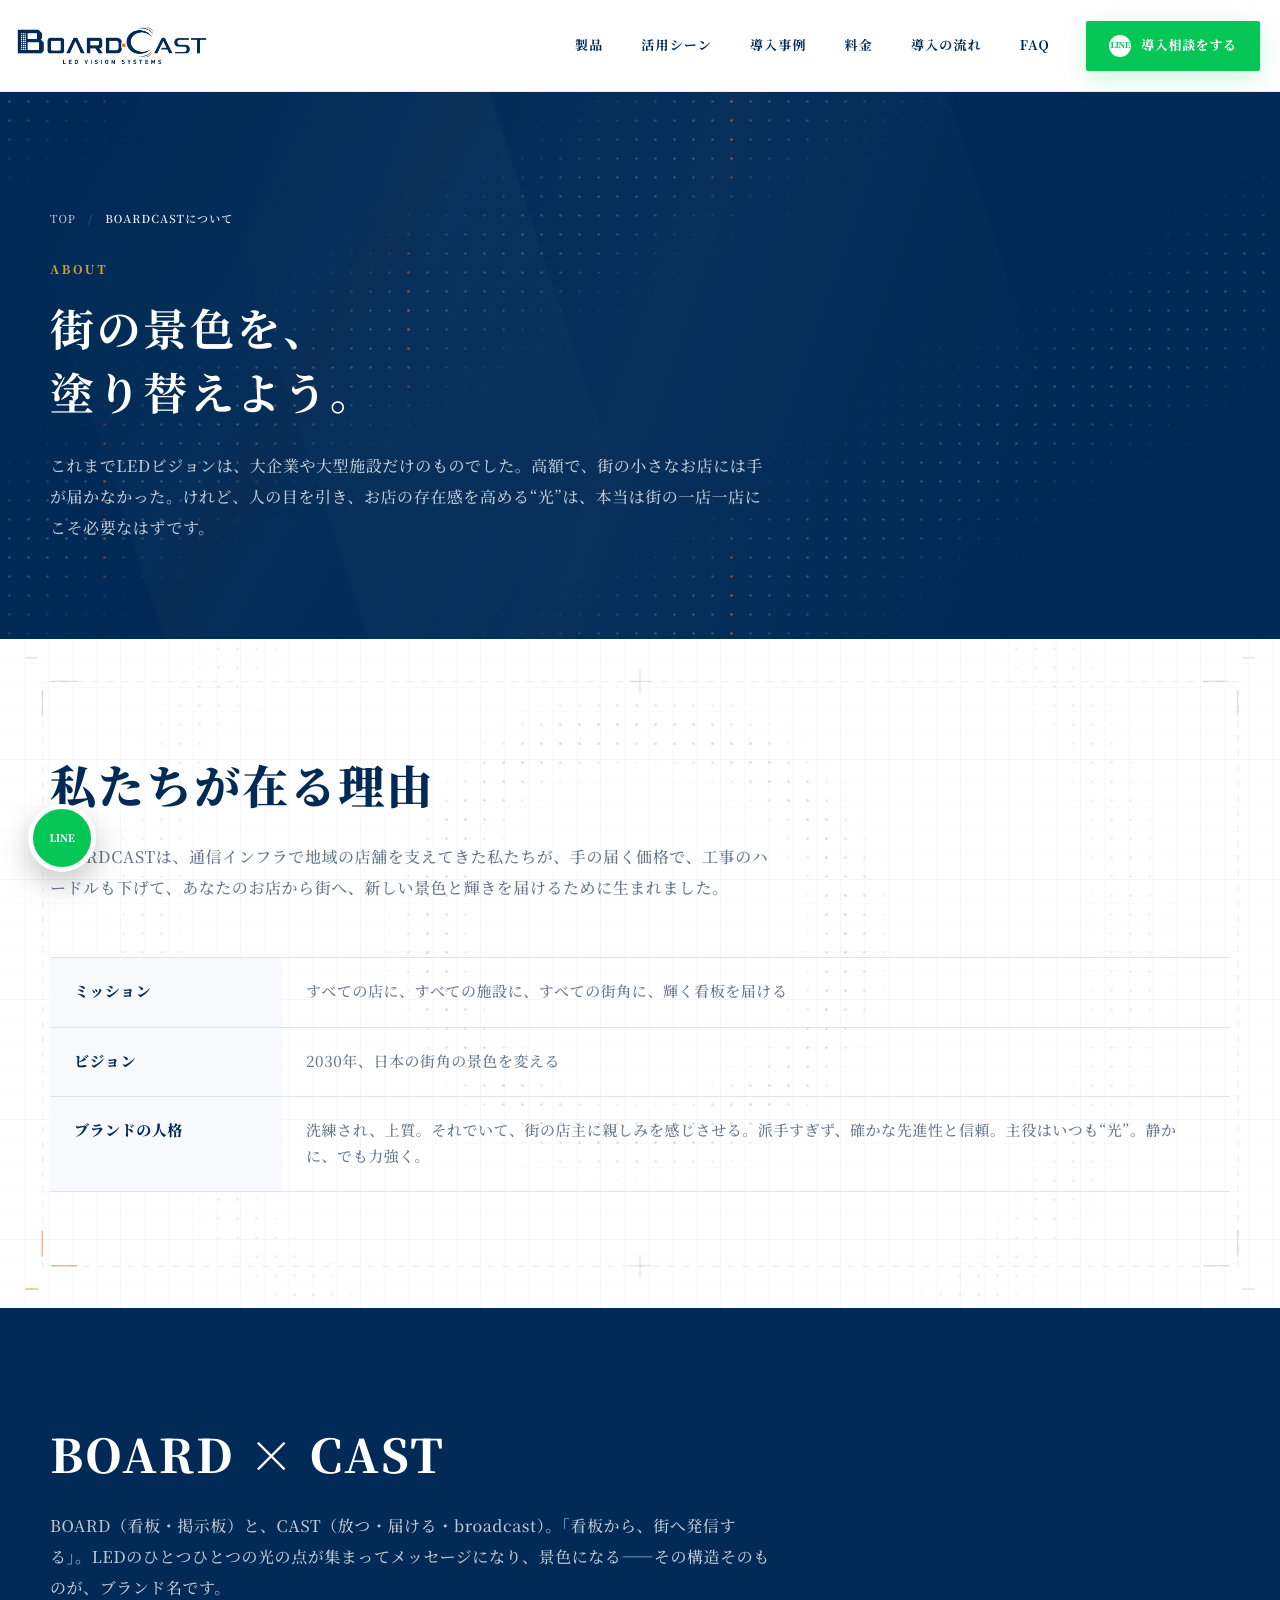
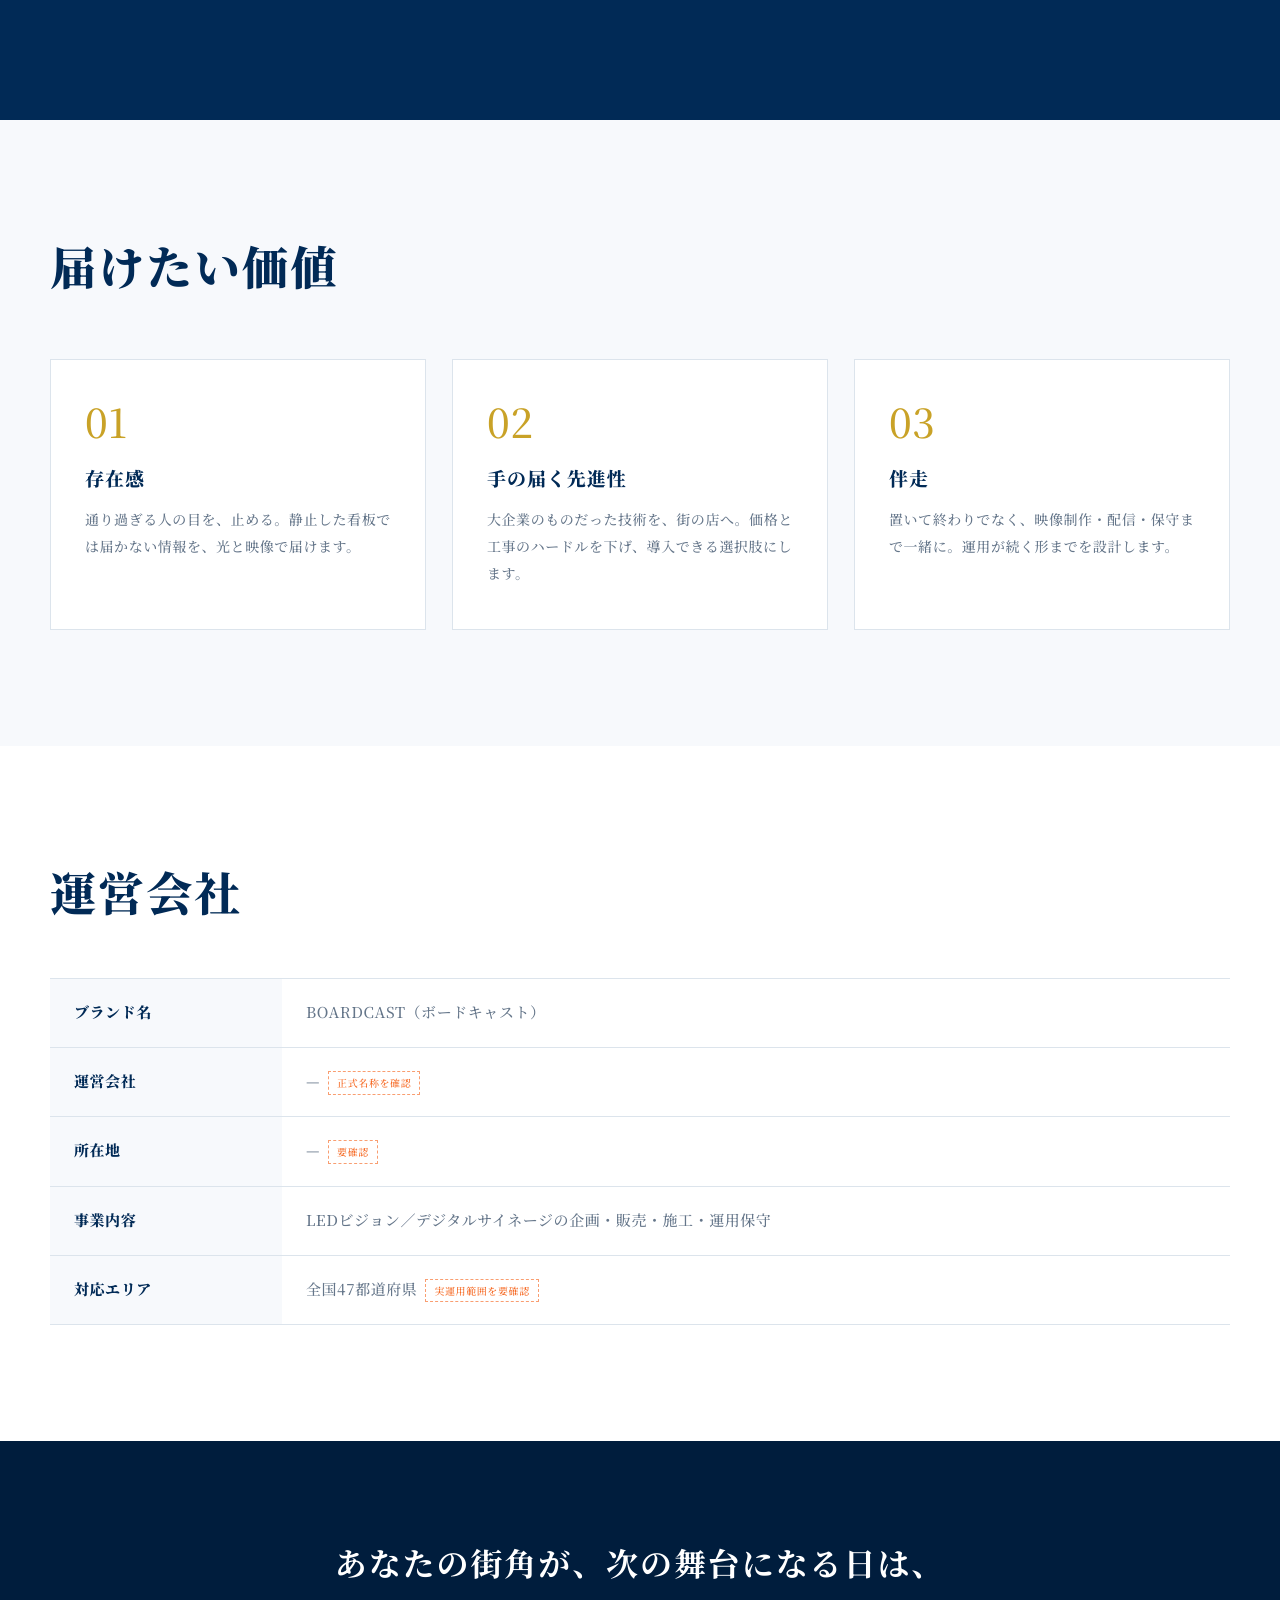
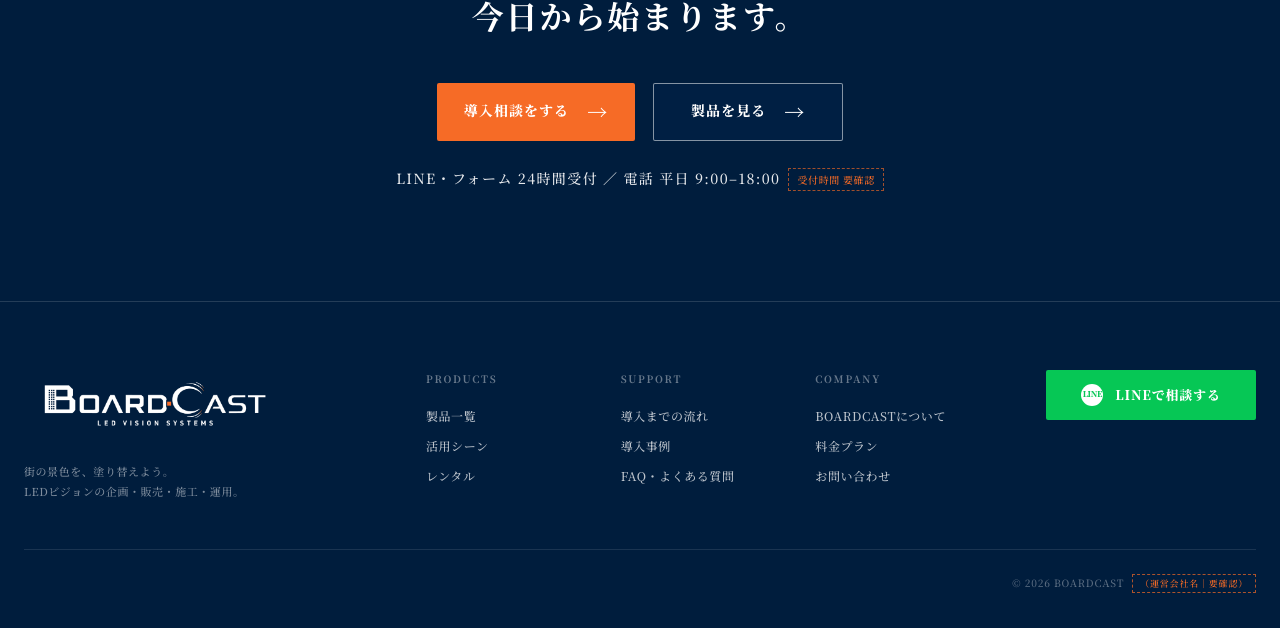
==== about.html @ b00d3af5 "Add files via upload" ====
<!doctype html>
<html lang="ja">
<head>
  <meta charset="utf-8">
  <meta name="robots" content="noindex, nofollow">
  <meta name="viewport" content="width=device-width, initial-scale=1">
  <title>BOARDCASTについて｜BOARDCAST</title>
  <link rel="preconnect" href="https://fonts.googleapis.com">
  <link rel="preconnect" href="https://fonts.gstatic.com" crossorigin>
  <link href="https://fonts.googleapis.com/css2?family=Noto+Serif+JP:wght@400;500;600;700;900&display=swap" rel="stylesheet">
  <link rel="stylesheet" href="./assets/site.css">
</head>
<body>
  <main>
      <header class="site-header">
        <div class="header-inner">
          <a href="index.html"><img class="brand-logo" src="./assets/logo-navy.png" alt="BOARDCAST LED VISION SYSTEMS"></a>
          <nav class="nav" aria-label="メインナビゲーション">
            <a href="products.html">製品</a>
            <a href="scenes.html">活用シーン</a>
            <a href="cases.html">導入事例</a>
            <a href="pricing.html">料金</a>
            <a href="flow.html">導入の流れ</a>
            <a href="faq.html">FAQ</a>
            <a class="nav-cta" href="contact.html"><span class="line-mark">LINE</span>導入相談をする</a>
          </nav>
          <button class="navtoggle" type="button" aria-label="メニューを開く" aria-expanded="false">≡</button>
          <a class="header-cta" href="contact.html"><span class="line-mark">LINE</span>導入相談をする</a>
        </div>
      </header>
      <section class="page-head" data-fx="led beam">
        <div class="container">
          <div class="breadcrumb"><a href="index.html">TOP</a><span class="sep">/</span><span class="cur">BOARDCASTについて</span></div>
          <span class="page-en">ABOUT</span>
          <h1>街の景色を、<br>塗り替えよう。</h1>
          <p>これまでLEDビジョンは、大企業や大型施設だけのものでした。高額で、街の小さなお店には手が届かなかった。けれど、人の目を引き、お店の存在感を高める“光”は、本当は街の一店一店にこそ必要なはずです。</p>
        </div>
      </section>
      <section class="sect" data-fx="paper wave" data-fx-opt="trim light">
        <div class="container">
          <h2 class="section-title">私たちが在る理由</h2>
          <p class="sect-lead">BOARDCASTは、通信インフラで地域の店舗を支えてきた私たちが、手の届く価格で、工事のハードルも下げて、あなたのお店から街へ、新しい景色と輝きを届けるために生まれました。</p>
          <table class="info-table">
            <tr><th>ミッション</th><td>すべての店に、すべての施設に、すべての街角に、輝く看板を届ける</td></tr>
            <tr><th>ビジョン</th><td>2030年、日本の街角の景色を変える</td></tr>
            <tr><th>ブランドの人格</th><td>洗練され、上質。それでいて、街の店主に親しみを感じさせる。派手すぎず、確かな先進性と信頼。主役はいつも“光”。静かに、でも力強く。</td></tr>
          </table>
        </div>
      </section>

      <section class="sect dark" data-fx="led beam">
        <div class="container">
          <h2 class="section-title">BOARD × CAST</h2>
          <p class="sect-lead">BOARD（看板・掲示板）と、CAST（放つ・届ける・broadcast）。「看板から、街へ発信する」。LEDのひとつひとつの光の点が集まってメッセージになり、景色になる——その構造そのものが、ブランド名です。</p>
        </div>
      </section>

      <section class="sect tint" data-fx="paper">
        <div class="container">
          <h2 class="section-title">届けたい価値</h2>
          <div class="value-grid">
            <article class="value-card"><div class="vc-no">01</div><h3>存在感</h3><p>通り過ぎる人の目を、止める。静止した看板では届かない情報を、光と映像で届けます。</p></article>
            <article class="value-card"><div class="vc-no">02</div><h3>手の届く先進性</h3><p>大企業のものだった技術を、街の店へ。価格と工事のハードルを下げ、導入できる選択肢にします。</p></article>
            <article class="value-card"><div class="vc-no">03</div><h3>伴走</h3><p>置いて終わりでなく、映像制作・配信・保守まで一緒に。運用が続く形までを設計します。</p></article>
          </div>
        </div>
      </section>

      <section class="sect" data-fx="paper">
        <div class="container">
          <h2 class="section-title">運営会社</h2>
          <table class="info-table">
            <tr><th>ブランド名</th><td>BOARDCAST（ボードキャスト）</td></tr>
            <tr><th>運営会社</th><td>—<span class="tbd">正式名称を確認</span></td></tr>
            <tr><th>所在地</th><td>—<span class="tbd">要確認</span></td></tr>
            <tr><th>事業内容</th><td>LEDビジョン／デジタルサイネージの企画・販売・施工・運用保守</td></tr>
            <tr><th>対応エリア</th><td>全国47都道府県<span class="tbd">実運用範囲を要確認</span></td></tr>
          </table>
        </div>
      </section>
      <section class="cta-band" data-fx="wave beam">
        <div class="container">
          <h2>あなたの街角が、次の舞台になる日は、<br>今日から始まります。</h2>
          <div class="closing-actions">
            <a class="btn btn-primary" href="contact.html">導入相談をする <span class="arrow">→</span></a>
            <a class="btn btn-outline" href="products.html">製品を見る <span class="arrow">→</span></a>
          </div>
          <p class="hours">LINE・フォーム 24時間受付 ／ 電話 平日 9:00–18:00<span class="tbd">受付時間 要確認</span></p>
        </div>
      </section>
      <footer class="footer" style="position:static;background:var(--navy-deep)">
        <div class="container wide">
          <div class="footer-main">
            <div class="footer-brand">
              <img class="footer-logo" src="./assets/logo-white.png" alt="BOARDCAST LED VISION SYSTEMS">
              <p>街の景色を、塗り替えよう。<br>LEDビジョンの企画・販売・施工・運用。</p>
            </div>
            <div class="footer-links">
              <div><h4>PRODUCTS</h4><a href="products.html">製品一覧</a><a href="scenes.html">活用シーン</a><a href="rental.html">レンタル</a></div>
              <div><h4>SUPPORT</h4><a href="flow.html">導入までの流れ</a><a href="cases.html">導入事例</a><a href="faq.html">FAQ・よくある質問</a></div>
              <div><h4>COMPANY</h4><a href="about.html">BOARDCASTについて</a><a href="pricing.html">料金プラン</a><a href="contact.html">お問い合わせ</a></div>
            </div>
            <a class="line-big footer-line" href="contact.html"><span class="line-mark">LINE</span> LINEで相談する</a>
          </div>
          <div class="copyright">© 2026 BOARDCAST<span class="corp-tbd" title="正式な法人名を確認して差し替え">（運営会社名｜要確認）</span></div>
        </div>
      </footer>
  </main>
  <a class="floating-line" href="contact.html" aria-label="LINEで相談">LINE</a>
  <a class="pagetop" id="pagetop" href="#" aria-label="ページトップへ">↑</a>
  <script>
  (() => {
    const reduced = matchMedia("(prefers-reduced-motion: reduce)").matches;
    /* 出現アニメーション */
    const rv = [...document.querySelectorAll(".page-en,.page-head h1,.page-head p,.section-title,.sect-lead,.value-card,.pitem,.step,.plan-card,.faq-item,.rel-card,.info-table,.spec-wrap,.field,.cta-band h2,.cta-band .closing-actions,.pitem-photo")];
    if (!reduced) {
      const pick = el => {
        if (el.matches(".pitem-photo")) return "clip-rv";
        if (el.matches(".section-title,.page-head h1")) return "rv-mask";
        if (el.matches(".value-card,.plan-card,.rel-card")) {
          return [...el.parentElement.children].indexOf(el) % 2 ? "rv-right" : "rv-left";
        }
        if (el.matches(".step")) return "rv-right";
        return "rv";
      };
      rv.forEach(el => el.classList.add(pick(el)));
      document.querySelectorAll(".value-grid,.plan-grid,.rel-grid,.form-grid").forEach(g =>
        [...g.children].forEach((c, i) => c.style.transitionDelay = (i * .09) + "s"));
      const show = el => {
        el.classList.add("in");
        if (el.classList.contains("clip-rv") || el.classList.contains("rv-mask"))
          setTimeout(() => el.classList.remove("clip-rv", "rv-mask"), 1500);
      };
      const io = new IntersectionObserver(es => es.forEach(e => { if (e.isIntersecting) { show(e.target); io.unobserve(e.target); } }),
        { threshold: .14, rootMargin: "0px 0px -6% 0px" });
      rv.forEach(el => io.observe(el));
      const sweep = () => rv.forEach(el => {
        if (el.classList.contains("in")) return;
        const r = el.getBoundingClientRect();
        if (r.top < innerHeight * .94 && r.bottom > 0) show(el);
      });
      addEventListener("scroll", sweep, { passive: true }); addEventListener("resize", sweep); sweep();
      setTimeout(() => rv.forEach(el => { el.classList.add("in"); el.classList.remove("clip-rv", "rv-mask"); }), 5000);
    }

    /* SPナビ開閉 */
    const nt = document.querySelector(".navtoggle"), nv = document.querySelector(".nav");
    if (nt && nv) nt.addEventListener("click", () => {
      const o = nv.classList.toggle("open");
      nt.textContent = o ? "×" : "≡";
      nt.setAttribute("aria-expanded", o);
      nt.setAttribute("aria-label", o ? "メニューを閉じる" : "メニューを開く");
    });

    /* 追従ボタン */
    const pt = document.getElementById("pagetop");
    const fl = document.querySelector(".floating-line");
    const ft = document.querySelector(".footer");
    const upd = () => {
      if (pt) pt.classList.toggle("show", scrollY > 600);
      if (fl && ft) fl.classList.toggle("hide", ft.getBoundingClientRect().top < innerHeight - 40);
    };
    addEventListener("scroll", upd, { passive: true }); addEventListener("resize", upd); upd();
    if (pt) pt.addEventListener("click", e => { e.preventDefault(); scrollTo({ top: 0, behavior: reduced ? "auto" : "smooth" }); });
    /* FAQアコーディオン */
    document.querySelectorAll(".faq-q").forEach(q => q.addEventListener("click", () => {
      const item = q.closest(".faq-item"), a = item.querySelector(".faq-a"), open = item.classList.toggle("open");
      a.style.maxHeight = open ? a.scrollHeight + "px" : "0px";
    }));
  })();
  </script>
  <script src="./assets/fx.js"></script>
</body>
</html>
---- assets/site.css ----
/* BOARDCAST 共通スタイル（TOP・下層共通） */
:root {
      --navy: #012a56;
      --navy-deep: #001d3d;
      --navy-ink: #0d2b49;
      --orange: #f66b26;
      --gold: #c9a227;
      --line: #06c755;
      --white: #ffffff;
      --off: #f7f9fc;
      --muted: #65768a;
      --border: #dce4ec;
      --font: "Noto Serif JP", "Hiragino Mincho ProN", "Yu Mincho", serif;
      --serif: "Noto Serif JP", "Hiragino Mincho ProN", "Yu Mincho", serif;
    }

    * { box-sizing: border-box; }
    html { scroll-behavior: smooth; background: var(--navy-deep); }
    body {
      margin: 0;
      color: var(--navy-ink);
      background: var(--white);
      font-family: var(--font);
      font-size: 16px;
      font-weight: 500;
      line-height: 1.75;
      letter-spacing: .035em;
      -webkit-font-smoothing: antialiased;
      text-rendering: geometricPrecision;
    }

    a { color: inherit; text-decoration: none; }
    button { font: inherit; }
    img { display: block; max-width: 100%; }

    .group { position: relative; width: 100%; }
    .container { width: min(1180px, 100% - 48px); margin: 0 auto; }
    .container.wide { width: min(1296px, 100% - 48px); }

    .site-header {
      transition: background .5s ease, border-color .5s ease, box-shadow .5s ease;
      height: 92px;
      display: flex;
      align-items: center;
      background: rgba(255,255,255,.985);
      border-bottom: 1px solid rgba(1,42,86,.09);
      position: sticky;
      top: 0;
      z-index: 20;
    }
    .header-inner {
      width: min(1296px, 100% - 40px);
      margin: 0 auto;
      display: flex;
      align-items: center;
      justify-content: space-between;
      gap: 36px;
    }
    .brand { position: relative; display: block; width: 222px; height: 44px; }
    .brand-logo { position: absolute; left: 0; top: 50%; transform: translateY(-50%); width: 222px; height: auto; transition: opacity .5s ease; }
    .logo-white { opacity: 0; }
    .nav a { transition: color .5s ease; }
    .nav { display: flex; align-items: center; gap: 38px; margin-left: auto; }
    .nav a {
      color: var(--navy);
      font-size: 13px;
      font-weight: 700;
      letter-spacing: .09em;
    }
    .header-cta {
      white-space: nowrap;
      min-width: 174px;
      height: 50px;
      display: inline-flex;
      align-items: center;
      justify-content: center;
      gap: 10px;
      color: white;
      background: var(--line);
      border-radius: 2px;
      font-size: 13px;
      font-weight: 800;
      letter-spacing: .05em;
      box-shadow: 0 8px 24px rgba(6,199,85,.18);
    }
    .line-mark {
      width: 22px;
      height: 22px;
      border-radius: 50%;
      display: inline-flex;
      align-items: center;
      justify-content: center;
      color: var(--line);
      background: #fff;
      font-size: 8px;
      font-weight: 900;
      letter-spacing: -.04em;
    }

    .nav-cta { display: none; }
    .navtoggle {
      display: none;
      width: 44px;
      height: 44px;
      margin-left: 10px;
      align-items: center;
      justify-content: center;
      border: 1px solid rgba(1,42,86,.22);
      background: #fff;
      color: var(--navy);
      font-size: 19px;
      line-height: 1;
      cursor: pointer;
    }

    /* --- TOPヘッダー：最初は透過（白ロゴ・白文字）→ スクロールで白背景へ反転 --- */
    .site-header.is-top {
      position: fixed;
      top: 0; left: 0; right: 0;
      background: transparent;
      border-bottom-color: transparent;
    }
    .site-header.is-top .nav a { color: #fff; }
    .site-header.is-top .logo-white { opacity: 1; }
    .site-header.is-top .logo-navy { opacity: 0; }
    .site-header.is-top .navtoggle { border-color: rgba(255,255,255,.5); background: transparent; color: #fff; }

    .site-header.is-top.scrolled {
      background: rgba(255,255,255,.985);
      border-bottom-color: rgba(1,42,86,.09);
      box-shadow: 0 6px 24px rgba(1,42,86,.06);
    }
    .site-header.is-top.scrolled .nav a { color: var(--navy); }
    .site-header.is-top.scrolled .logo-white { opacity: 0; }
    .site-header.is-top.scrolled .logo-navy { opacity: 1; }
    .site-header.is-top.scrolled .navtoggle { border-color: rgba(1,42,86,.22); background: #fff; color: var(--navy); }

    .section-label {
      display: inline-flex;
      align-items: center;
      gap: 14px;
      margin-bottom: 30px;
      color: var(--gold);
      font-size: 12px;
      font-weight: 800;
      line-height: 1;
      letter-spacing: .19em;
      text-transform: uppercase;
    }
    .section-label::before {
      content: "";
      width: 42px;
      height: 2px;
      background: currentColor;
    }
    .section-label.orange { color: var(--orange); }
    .section-label.light { color: #efc44a; }

    .section-title {
      margin: 0;
      color: var(--navy);
      font-size: 46px;
      font-weight: 850;
      line-height: 1.34;
      letter-spacing: .045em;
    }
    .section-lead {
      max-width: 660px;
      margin: 26px 0 0;
      color: var(--muted);
      font-size: 17px;
      line-height: 1.9;
    }
    .on-dark .section-title, .on-dark { color: #fff; }
    .on-dark .section-lead { color: rgba(255,255,255,.72); }

    .dots {
      display: grid;
      grid-template-columns: repeat(4, 5px);
      grid-auto-rows: 5px;
      gap: 8px;
      width: max-content;
    }
    .dots i {
      width: 5px;
      height: 5px;
      border-radius: 50%;
      background: currentColor;
      opacity: .24;
    }
    .dots i:nth-child(12) { opacity: 1; background: var(--orange); }
    .dot-divider {
      height: 2px;
      background-image: radial-gradient(circle, rgba(1,42,86,.28) 1.4px, transparent 1.5px);
      background-size: 13px 2px;
    }

    .hero {
      min-height: 900px;
      display: flex;
      align-items: stretch;
      position: relative;
      overflow: hidden;
      color: white;
      background: var(--navy-deep);
    }
    .hero-media {
      position: absolute;
      inset: 0;
      background-image:
        linear-gradient(90deg, rgba(1,42,86,.98) 0%, rgba(1,42,86,.92) 25%, rgba(1,42,86,.52) 53%, rgba(1,42,86,.16) 100%),
        linear-gradient(0deg, rgba(0,29,61,.68), transparent 52%),
        url("./hero.png");
      background-size: cover;
      background-position: center;
    }
    .hero::after {
      content: "";
      position: absolute;
      left: 0;
      right: 0;
      bottom: 0;
      height: 104px;
      background-image: radial-gradient(circle, rgba(255,255,255,.24) 1.2px, transparent 1.3px);
      background-size: 16px 16px;
      mask-image: linear-gradient(90deg, black, transparent 52%);
      opacity: .26;
    }
    .hero-inner {
      width: min(1296px, 100% - 48px);
      margin: 0 auto;
      padding: 148px 0 122px;
      position: relative;
      z-index: 2;
    }
    .hero-kicker {
      margin: 0 0 34px;
      color: #ff9a68;
      font-size: 13px;
      font-weight: 800;
      letter-spacing: .2em;
    }
    .hero-eyebrow {
      margin: 0 0 18px;
      font-size: 22px;
      font-weight: 750;
      letter-spacing: .08em;
    }
    .hero h1 {
      max-width: 780px;
      text-wrap: balance;
      margin: 0;
      font-size: 76px;
      font-weight: 900;
      line-height: 1.12;
      letter-spacing: .045em;
    }
    .hero h1 .sub {
      display: block;
      margin-top: 16px;
      font-size: 50px;
      font-weight: 750;
      letter-spacing: .07em;
    }
    .hero-copy {
      max-width: 650px;
      margin: 36px 0 0;
      color: rgba(255,255,255,.79);
      font-size: 17px;
      font-weight: 550;
    }
    .hero-actions { display: flex; gap: 18px; margin-top: 54px; }
    .btn {
      min-width: 190px;
      height: 58px;
      padding: 0 26px;
      display: inline-flex;
      align-items: center;
      justify-content: center;
      gap: 18px;
      border: 1px solid transparent;
      border-radius: 2px;
      font-size: 14px;
      font-weight: 800;
      letter-spacing: .075em;
    }
    .btn-primary { color: white; background: var(--orange); }
    .btn-outline { color: white; border-color: rgba(255,255,255,.52); background: rgba(1,42,86,.26); }
    .btn .arrow { font-size: 20px; line-height: 1; }
    .hero-scroll {
      position: absolute;
      right: 0;
      bottom: 58px;
      display: flex;
      align-items: center;
      gap: 16px;
      font-size: 10px;
      font-weight: 800;
      letter-spacing: .22em;
      writing-mode: vertical-rl;
    }
    .hero-scroll::after { content: ""; height: 54px; width: 1px; background: rgba(255,255,255,.5); }

    .price {
      min-height: 700px;
      padding: 150px 0;
      background: white;
      position: relative;
      overflow: hidden;
    }
    .price::after {
      content: "";
      position: absolute;
      right: 42px;
      top: 56px;
      width: 190px;
      height: 190px;
      background-image: radial-gradient(circle, rgba(1,42,86,.12) 2px, transparent 2.2px);
      background-size: 17px 17px;
      opacity: .54;
    }
    .price-layout {
      display: grid;
      grid-template-columns: 1fr 86px 1.28fr;
      align-items: stretch;
      gap: 24px;
    }
    .misconception {
      padding: 58px 54px;
      border: 1px solid var(--border);
      background: #fff;
      min-height: 360px;
      display: flex;
      flex-direction: column;
      justify-content: center;
    }
    .tiny-kicker {
      color: var(--gold);
      font-size: 11px;
      font-weight: 800;
      letter-spacing: .18em;
      text-transform: uppercase;
    }
    .misconception blockquote {
      margin: 28px 0 0;
      color: var(--navy);
      font-family: var(--serif);
      font-size: 33px;
      font-weight: 700;
      line-height: 1.65;
      letter-spacing: .04em;
    }
    .price-arrow {
      display: flex;
      align-items: center;
      justify-content: center;
      color: var(--navy);
      font-size: 38px;
      font-weight: 300;
    }
    .actual {
      min-height: 360px;
      padding: 58px 62px;
      color: white;
      background: var(--navy);
      position: relative;
      overflow: hidden;
    }
    .actual .dots { position: absolute; right: 28px; top: 28px; color: white; }
    .actual-title {
      margin: 18px 0 0;
      font-size: 25px;
      font-weight: 750;
      letter-spacing: .035em;
    }
    .actual-title .price-num {
      color: var(--orange);
      font-family: var(--font);
      font-size: 76px;
      font-weight: 900;
      letter-spacing: -.03em;
      line-height: 1;
    }
    .actual-title .price-unit { color: var(--orange); font-size: 29px; font-weight: 850; }
    .price-points {
      display: flex;
      flex-wrap: wrap;
      gap: 10px;
      margin-top: 30px;
    }
    .price-points span {
      padding: 9px 14px;
      border: 1px solid rgba(255,255,255,.25);
      color: rgba(255,255,255,.8);
      font-size: 12px;
      font-weight: 650;
      line-height: 1;
    }
    .text-link {
      display: inline-flex;
      align-items: center;
      gap: 20px;
      margin-top: 30px;
      color: inherit;
      font-size: 13px;
      font-weight: 750;
      letter-spacing: .08em;
    }

    .manifesto {
      min-height: 950px;
      padding: 154px 0;
      color: white;
      background: var(--navy);
      position: relative;
      overflow: hidden;
    }
    .manifesto::before {
      content: "BOARDCAST";
      position: absolute;
      left: 48px;
      top: 52px;
      color: rgba(255,255,255,.035);
      font-family: var(--serif);
      font-size: 164px;
      font-weight: 700;
      letter-spacing: -.02em;
      white-space: nowrap;
    }
    .manifesto-layout {
      display: grid;
      grid-template-columns: .83fr 1.17fr;
      gap: 86px;
      align-items: center;
      position: relative;
      z-index: 2;
    }
    .manifesto h2 {
      margin: 0;
      font-family: var(--serif);
      font-size: 55px;
      line-height: 1.5;
      letter-spacing: .06em;
    }
    .manifesto-copy {
      margin-top: 30px;
      color: rgba(255,255,255,.72);
      font-size: 16px;
      line-height: 2.05;
    }
    .manifesto-copy p { margin: 0 0 16px; }
    .manifesto-punch {
      margin-top: 36px;
      color: var(--orange);
      font-size: 19px;
      font-weight: 800;
      letter-spacing: .075em;
    }
    .manifesto-photo {
      height: 610px;
      background: url("./manifesto.png") center / cover;
      position: relative;
    }
    .manifesto-photo::after {
      content: "";
      position: absolute;
      inset: 0;
      border: 1px solid rgba(255,255,255,.16);
    }
    .photo-caption {
      position: absolute;
      right: 24px;
      bottom: 20px;
      color: rgba(255,255,255,.66);
      font-size: 10px;
      letter-spacing: .16em;
    }

    .problems {
      min-height: 930px;
      padding: 150px 0;
      background: var(--off);
      position: relative;
    }
    .section-head {
      display: flex;
      align-items: flex-end;
      justify-content: space-between;
      gap: 56px;
      margin-bottom: 72px;
    }
    .head-decor { color: var(--navy); padding: 0 34px 8px 0; }
    .problem-grid {
      display: grid;
      grid-template-columns: repeat(2, 1fr);
      gap: 28px;
    }
    .problem-card {
      min-height: 222px;
      padding: 38px 42px 38px 118px;
      display: flex;
      align-items: center;
      border: 1px solid var(--border);
      background: white;
      position: relative;
    }
    .problem-no {
      position: absolute;
      left: 38px;
      top: 36px;
      color: var(--orange);
      font-size: 13px;
      font-weight: 850;
      letter-spacing: .16em;
    }
    .problem-icon {
      width: 42px;
      height: 42px;
      display: grid;
      grid-template-columns: repeat(4, 5px);
      gap: 5px;
      position: absolute;
      left: 40px;
      bottom: 33px;
    }
    .problem-icon i { width: 5px; height: 5px; background: var(--navy); opacity: .12; }
    .problem-icon i:last-child { background: var(--orange); opacity: 1; }
    .problem-card h3 {
      margin: 0;
      color: var(--navy);
      font-size: 22px;
      line-height: 1.65;
      letter-spacing: .06em;
    }

    .reasons {
      min-height: 1130px;
      padding: 150px 0;
      background: white;
    }
    .reasons-layout {
      margin-top: 74px;
      display: grid;
      grid-template-columns: 520px 1fr;
      gap: 86px;
      align-items: stretch;
    }
    .reasons-photo {
      min-height: 700px;
      background: url("./products.png") 31% center / cover;
      position: relative;
    }
    .reasons-photo .frame {
      position: absolute;
      inset: 24px -24px -24px 24px;
      border: 1px solid rgba(1,42,86,.18);
      z-index: 0;
    }
    .reason-list { position: relative; z-index: 2; }
    .reason-item {
      min-height: 210px;
      display: grid;
      grid-template-columns: 108px 1fr;
      gap: 30px;
      align-items: start;
      padding: 14px 0 38px;
      border-bottom: 1px solid var(--border);
    }
    .reason-item + .reason-item { padding-top: 42px; }
    .reason-num {
      color: var(--gold);
      font-family: var(--serif);
      font-size: 72px;
      line-height: 1;
      letter-spacing: -.04em;
    }
    .reason-item h3 {
      margin: 0 0 14px;
      color: var(--navy);
      font-size: 21px;
      font-weight: 800;
      letter-spacing: .05em;
    }
    .reason-item p {
      margin: 0;
      color: var(--muted);
      font-size: 15px;
      line-height: 1.9;
    }

    .proof {
      min-height: 760px;
      padding: 140px 0;
      color: white;
      background: var(--navy);
      position: relative;
      overflow: hidden;
    }
    .proof::after {
      content: "";
      position: absolute;
      left: 0;
      right: 0;
      bottom: 0;
      height: 150px;
      background-image: radial-gradient(circle, rgba(255,255,255,.19) 1.3px, transparent 1.4px);
      background-size: 16px 16px;
      opacity: .2;
    }
    .proof-head {
      display: flex;
      align-items: end;
      justify-content: space-between;
      margin-bottom: 70px;
      position: relative;
      z-index: 2;
    }
    .proof-note {
      color: rgba(255,255,255,.56);
      font-size: 12px;
      letter-spacing: .08em;
    }
    .stat-grid {
      display: grid;
      grid-template-columns: repeat(4, 1fr);
      position: relative;
      z-index: 2;
    }
    .stat {
      min-height: 228px;
      padding: 22px 38px;
      border-left: 1px solid rgba(255,255,255,.18);
    }
    .stat:last-child { border-right: 1px solid rgba(255,255,255,.18); }
    .stat-label {
      color: rgba(255,255,255,.62);
      font-size: 12px;
      font-weight: 750;
      letter-spacing: .12em;
    }
    .stat-value {
      margin-top: 26px;
      color: white;
      font-size: 88px;
      font-weight: 900;
      line-height: 1;
      letter-spacing: -.03em;
    }
    .stat-value.orange { color: var(--orange); }
    .stat-value small { display: block; margin-top: 14px; font-size: 14px; font-weight: 600; letter-spacing: .1em; }
    .calculating {
      display: inline-block;
      margin-top: 22px;
      padding: 6px 10px;
      color: var(--orange);
      border: 1px solid rgba(246,107,38,.55);
      font-size: 11px;
      font-weight: 800;
      line-height: 1;
      letter-spacing: .12em;
    }
    .stat-caption {
      margin-top: 14px;
      color: rgba(255,255,255,.58);
      font-size: 12px;
    }

    .products {
      min-height: 1540px;
      padding: 150px 0;
      background: white;
    }
    .product-grid {
      margin-top: 76px;
      display: grid;
      grid-template-columns: repeat(3, 1fr);
      gap: 34px 28px;
    }
    .product-card {
      min-height: 444px;
      border: 1px solid var(--border);
      background: white;
    }
    .product-image {
      height: 278px;
      background-size: cover;
      background-position: center;
      background-repeat: no-repeat;
      border-bottom: 1px solid var(--border);
    }
    .product-card:nth-child(1) .product-image { background-image: url("./photo/p-fullcolor.jpg"); }
    .product-card:nth-child(2) .product-image { background-image: url("./photo/p-film.jpg"); }
    .product-card:nth-child(3) .product-image { background-image: url("./photo/p-cube.jpg"); }
    .product-card:nth-child(4) .product-image { background-image: url("./photo/p-floor.jpg"); }
    .product-card:nth-child(5) .product-image { background-image: url("./photo/p-flex.jpg"); }
    .product-card:nth-child(6) .product-image { background-image: url("./photo/p-grill.jpg"); }
    .product-body { padding: 25px 28px 28px; }
    .product-body h3 {
      margin: 0;
      color: var(--navy);
      font-size: 18px;
      font-weight: 850;
      letter-spacing: .05em;
    }
    .product-body p {
      margin: 10px 0 0;
      color: var(--muted);
      font-size: 13px;
      line-height: 1.7;
    }
    .product-link {
      display: flex;
      justify-content: flex-end;
      margin-top: 18px;
      color: var(--orange);
      font-size: 12px;
      font-weight: 800;
    }
    .products-cta { text-align: center; margin-top: 60px; }
    .products-cta .btn {
      color: white;
      background: var(--navy);
      min-width: 230px;
    }

    .scenes {
      min-height: 960px;
      padding: 146px 0;
      background: var(--off);
      overflow: hidden;
    }
    .scene-track {
      width: min(1372px, 100%);
      margin: 72px auto 0;
      padding-left: max(24px, calc((100% - 1180px) / 2));
      display: flex;
      gap: 22px;
    }
    .scene-card {
      flex: 0 0 300px;
      height: 420px;
      position: relative;
      overflow: hidden;
      background-image:
        linear-gradient(0deg, rgba(0,29,61,.95) 0%, rgba(0,29,61,.08) 62%),
        url("./scenes.png");
      background-size: auto 430px;
      border: 1px solid rgba(1,42,86,.12);
    }
    .scene-card:nth-child(1) { background-position: 0 center; }
    .scene-card:nth-child(2) { background-position: 18% center; }
    .scene-card:nth-child(3) { background-position: 37% center; }
    .scene-card:nth-child(4) { background-position: 55% center; }
    .scene-card:nth-child(5) { background-position: 73% center; }
    .scene-card:nth-child(6) { background-position: 91% center; }
    .scene-card:nth-child(7) { background-image: linear-gradient(0deg, rgba(0,29,61,.95), rgba(0,29,61,.08) 62%), url("./products.png"); background-position: 34% center; }
    .scene-card:nth-child(8) { background-image: linear-gradient(0deg, rgba(0,29,61,.95), rgba(0,29,61,.08) 62%), url("./hero.png"); background-position: 82% center; }
    .scene-content { position: absolute; left: 24px; right: 24px; bottom: 26px; color: white; }
    .scene-no {
      color: #ff9b6b;
      font-size: 10px;
      font-weight: 800;
      letter-spacing: .16em;
    }
    .scene-content h3 { margin: 8px 0 0; font-size: 17px; line-height: 1.5; }
    .scene-content p { margin: 6px 0 0; color: rgba(255,255,255,.6); font-size: 10px; letter-spacing: .1em; }
    .slider-ui {
      width: min(1180px, 100% - 48px);
      margin: 38px auto 0;
      display: flex;
      align-items: center;
      justify-content: space-between;
    }
    .slider-line { width: min(980px, 74%); height: 2px; background: #d6dfe8; position: relative; }
    .slider-line::before { content: ""; position: absolute; left: 0; top: 0; width: var(--progress, 31%); height: 2px; background: var(--orange); transition: width .25s ease; }
    .slider-arrows { display: flex; gap: 10px; }
    .slider-arrows span {
      width: 48px;
      height: 48px;
      display: inline-flex;
      align-items: center;
      justify-content: center;
      border: 1px solid var(--border);
      background: white;
      color: var(--navy);
      font-size: 20px;
    }

    .cases {
      min-height: 1320px;
      padding: 150px 0;
      background: white;
    }
    .case-grid {
      margin-top: 76px;
      display: grid;
      grid-template-columns: repeat(3, 1fr);
      gap: 28px;
    }
    .case-card { border-top: 2px solid var(--navy); }
    .case-image {
      height: 300px;
      margin-top: 14px;
      background-size: cover;
      background-position: center;
      background-repeat: no-repeat;
    }
    .case-card:nth-child(1) .case-image { background-image: url("./photo/c-facade.jpg"); }
    .case-card:nth-child(2) .case-image { background-image: url("./photo/c-street.jpg"); }
    .case-card:nth-child(3) .case-image { background-image: url("./photo/c-event.jpg"); }
    .case-meta {
      margin-top: 24px;
      color: var(--orange);
      font-size: 11px;
      font-weight: 850;
      letter-spacing: .17em;
    }
    .case-card h3 {
      margin: 10px 0 0;
      color: var(--navy);
      font-size: 20px;
      line-height: 1.55;
      letter-spacing: .055em;
    }
    .case-card p { margin: 10px 0 0; color: var(--muted); font-size: 13px; }
    .case-detail {
      display: flex;
      justify-content: space-between;
      margin-top: 24px;
      padding-top: 18px;
      border-top: 1px solid var(--border);
      color: var(--navy);
      font-size: 12px;
      font-weight: 750;
    }
    .first-card {
      margin-top: 80px;
      min-height: 300px;
      display: grid;
      grid-template-columns: 1.15fr .85fr;
      align-items: center;
      gap: 70px;
      padding: 64px 72px;
      color: white;
      background: var(--navy);
      position: relative;
      overflow: hidden;
    }
    .first-card::after {
      content: "";
      position: absolute;
      right: -28px;
      top: -30px;
      width: 230px;
      height: 230px;
      background-image: radial-gradient(circle, rgba(255,255,255,.23) 1.5px, transparent 1.6px);
      background-size: 16px 16px;
      opacity: .55;
    }
    .first-card h3 {
      margin: 10px 0 0;
      font-family: var(--serif);
      font-size: 33px;
      line-height: 1.55;
      letter-spacing: .05em;
    }
    .first-card p {
      margin: 18px 0 0;
      max-width: 560px;
      color: rgba(255,255,255,.68);
      font-size: 14px;
    }
    .line-big {
      height: 66px;
      display: flex;
      align-items: center;
      justify-content: center;
      gap: 12px;
      border-radius: 2px;
      color: white;
      background: var(--line);
      font-weight: 850;
      letter-spacing: .06em;
      position: relative;
      z-index: 2;
    }

    .consult {
      min-height: 940px;
      padding: 150px 0;
      color: white;
      background: var(--navy);
      position: relative;
      overflow: hidden;
    }
    .consult::before {
      content: "";
      position: absolute;
      right: -100px;
      bottom: -180px;
      width: 620px;
      height: 620px;
      border: 1px solid rgba(255,255,255,.08);
      border-radius: 50%;
      box-shadow: 0 0 0 54px rgba(255,255,255,.025), 0 0 0 108px rgba(255,255,255,.02);
    }
    .consult-head { max-width: 840px; margin-bottom: 72px; }
    .consult h2 {
      margin: 0;
      font-family: var(--serif);
      font-size: 49px;
      line-height: 1.48;
      letter-spacing: .05em;
    }
    .consult-options {
      display: grid;
      grid-template-columns: 1fr 1fr;
      gap: 28px;
      position: relative;
      z-index: 2;
    }
    .consult-card {
      min-height: 330px;
      padding: 52px;
      border: 1px solid rgba(255,255,255,.22);
      background: rgba(255,255,255,.045);
    }
    .consult-card.line-option { border-color: rgba(6,199,85,.68); }
    .consult-card .opt-no {
      color: var(--gold);
      font-size: 11px;
      font-weight: 800;
      letter-spacing: .18em;
    }
    .consult-card h3 { margin: 22px 0 0; font-size: 24px; letter-spacing: .055em; }
    .consult-card p { margin: 14px 0 0; color: rgba(255,255,255,.66); font-size: 14px; }
    .consult-card .btn { margin-top: 34px; min-width: 100%; }
    .consult-card .btn.form { color: var(--navy); background: white; }
    .consult-card .btn.line { color: white; background: var(--line); }

    .closing {
      min-height: 980px;
      padding: 158px 0 0;
      color: white;
      background:
        linear-gradient(180deg, rgba(1,42,86,.92) 0%, rgba(0,29,61,.98) 72%),
        url("./hero.png") center 68% / cover;
      position: relative;
      overflow: hidden;
    }
    .closing-content { text-align: center; position: relative; z-index: 2; }
    .closing .dots { margin: 0 auto 36px; color: white; }
    .closing h2 {
      margin: 0 auto;
      max-width: 920px;
      font-family: var(--serif);
      font-size: 47px;
      line-height: 1.65;
      letter-spacing: .07em;
      font-weight: 700;
    }
    .closing h2 strong { color: var(--orange); font-weight: 750; }
    .closing-actions { display: flex; justify-content: center; gap: 18px; margin-top: 56px; }
    .hours { margin-top: 26px; color: rgba(255,255,255,.9); font-size: 14px; letter-spacing: .1em; }
    .footer {
      position: absolute;
      left: 0;
      right: 0;
      bottom: 0;
      min-height: 320px;
      padding: 68px 0 36px;
      border-top: 1px solid rgba(255,255,255,.14);
      background: rgba(0,23,49,.84);
    }
    .footer-main {
      display: grid;
      grid-template-columns: 330px 1fr 210px;
      gap: 72px;
      align-items: start;
    }
    .footer-logo { width: 260px; }
    .footer-brand p {
      margin: 24px 0 0;
      color: rgba(255,255,255,.5);
      font-size: 11px;
      line-height: 1.8;
    }
    .footer-links {
      display: grid;
      grid-template-columns: repeat(3, 1fr);
      gap: 36px;
    }
    .footer-links h4 {
      margin: 0 0 18px;
      color: rgba(255,255,255,.4);
      font-size: 10px;
      letter-spacing: .18em;
    }
    .footer-links a {
      display: block;
      margin-top: 9px;
      color: rgba(255,255,255,.74);
      font-size: 12px;
    }
    .footer-line { height: 50px; font-size: 13px; }
    .corp-tbd { margin-left: 8px; padding: 2px 7px; border: 1px dashed rgba(246,107,38,.7); color: var(--orange); font-size: 9px; }
    .copyright {
      margin-top: 46px;
      padding-top: 24px;
      border-top: 1px solid rgba(255,255,255,.1);
      color: rgba(255,255,255,.36);
      font-size: 10px;
      text-align: right;
      letter-spacing: .08em;
    }

    .floating-line {
      transition: opacity .35s ease, visibility .35s ease;
      position: fixed;
      left: 28px;
      bottom: 28px;
      z-index: 50;
      width: 68px;
      height: 68px;
      display: flex;
      align-items: center;
      justify-content: center;
      border: 5px solid white;
      border-radius: 50%;
      color: white;
      background: var(--line);
      box-shadow: 0 12px 30px rgba(0,0,0,.22);
      font-size: 10px;
      font-weight: 900;
      letter-spacing: -.02em;
    }

    /* ===== Section FX ===== */
    .fx-canvas { position: absolute; inset: 0; width: 100%; height: 100%; z-index: 0; pointer-events: none; }
    .reasons, .products, .cases, .scenes { position: relative; }
    section > .container, section > .scene-track, section > .slider-ui { position: relative; z-index: 2; }
    .footer { z-index: 3; }

    /* ===== Prototype additions ===== */
    /* --- セクションごとの出現バリエーション --- */
    .rv-left, .rv-right, .rv-scale {
      opacity: 0;
      transition: opacity .85s ease, transform .95s cubic-bezier(.22,.61,.36,1);
    }
    .rv-left  { transform: translateX(-52px); }
    .rv-right { transform: translateX(52px); }
    .rv-scale { transform: scale(.93); }
    .rv-left.in, .rv-right.in, .rv-scale.in { opacity: 1; transform: none; }

    /* 見出しは下からせり上がる（マスク） */
    .rv-mask { clip-path: inset(0 0 108% 0); transition: clip-path .95s cubic-bezier(.22,.61,.36,1); }
    .rv-mask.in { clip-path: inset(0 0 -14% 0); }

    /* 製品カードの写真は寄りから引きへ */
    .product-card .product-image, .case-card .case-image { transform: scale(1.08); transition: transform 1.5s cubic-bezier(.22,.61,.36,1); }
    .product-card.in .product-image, .case-card.in .case-image { transform: scale(1); }
    .product-card, .case-card { overflow: hidden; }

    /* 事例カードは互い違いに配置（段差をつける） */
    .case-grid > .case-card:nth-child(2) { margin-top: 46px; }

    .clip-rv { clip-path: inset(0 0 100% 0); transition: clip-path 1.05s cubic-bezier(.22,.61,.36,1); }
    .clip-rv.in { clip-path: inset(0 0 0 0); }
    .rv { opacity: 0; transform: translateY(28px); transition: opacity .8s ease, transform .8s cubic-bezier(.22,.61,.36,1); }
    .rv.in { opacity: 1; transform: none; }
    #led-canvas { position: absolute; inset: 0; z-index: 1; pointer-events: none; }
    /* FV動画スロット：assets/hero.mp4 を置いて下のHTMLコメントを外すだけで有効化 */
    .hero-video {
      position: absolute;
      inset: 0;
      width: 100%;
      height: 100%;
      object-fit: cover;
      z-index: 0;
    }
    .hero-video ~ .hero-media { background-image:
      linear-gradient(90deg, rgba(1,42,86,.96) 0%, rgba(1,42,86,.88) 25%, rgba(1,42,86,.46) 53%, rgba(1,42,86,.12) 100%),
      linear-gradient(0deg, rgba(0,29,61,.66), transparent 52%); }
    .hero-media, .manifesto-photo { will-change: transform; }
    .pagetop {
      position: fixed;
      right: 28px;
      bottom: 28px;
      z-index: 50;
      width: 60px;
      height: 60px;
      display: flex;
      align-items: center;
      justify-content: center;
      border: 1px solid rgba(1,42,86,.28);
      border-radius: 50%;
      color: var(--navy);
      background: rgba(255,255,255,.94);
      box-shadow: 0 10px 26px rgba(1,42,86,.16);
      font-size: 20px;
      opacity: 0;
      pointer-events: none;
      transition: opacity .35s ease;
    }
    .pagetop.show { opacity: 1; pointer-events: auto; }
    .floating-line.hide { opacity: 0; visibility: hidden; pointer-events: none; }
    .scene-track { overflow-x: auto; scrollbar-width: none; }
    .scene-track::-webkit-scrollbar { display: none; }
    .slider-arrows span { cursor: pointer; user-select: none; }
    .dots i { transition: opacity .55s ease, background .55s ease; }
    .dots.js i:nth-child(12) { opacity: .24; background: currentColor; }
    .dots i.lit { opacity: 1 !important; background: var(--orange) !important; }
    @media (prefers-reduced-motion: reduce) {
      .rv { opacity: 1 !important; transform: none !important; transition: none !important; }
      .clip-rv, .rv-mask { clip-path: none !important; transition: none !important; }
      .rv-left, .rv-right, .rv-scale { opacity: 1 !important; transform: none !important; transition: none !important; }
      .product-card .product-image, .case-card .case-image { transform: none !important; }
      html { scroll-behavior: auto; }
    }

/* =========================================================
   レスポンシブ（タブレット / スマートフォン）
   ========================================================= */
@media (max-width: 1080px) {
  .nav { gap: 24px; }
  .nav a { font-size: 12px; }
  .reasons-layout { grid-template-columns: 380px 1fr; gap: 48px; }
  .manifesto-layout { gap: 48px; }
  .product-grid { grid-template-columns: repeat(2, 1fr); }
  .case-grid { grid-template-columns: repeat(2, 1fr); }
  .footer-main { grid-template-columns: 260px 1fr; }
  .footer-main .footer-line { grid-column: 1 / -1; max-width: 260px; }
}

@media (max-width: 760px) {
  body { font-size: 15px; }

  /* ヘッダー：ナビは畳んでCTAを優先 */
  .site-header { height: 68px; }
  .navtoggle { display: inline-flex; }
  .nav {
    display: none;
    position: fixed;
    left: 0; right: 0; top: 68px;
    flex-direction: column;
    gap: 0;
    margin: 0;
    padding: 8px 22px 22px;
    background: #fff;
    border-bottom: 1px solid var(--border);
    box-shadow: 0 18px 34px rgba(1,42,86,.12);
    z-index: 30;
  }
  .nav.open { display: flex; }
  .nav-cta {
    display: flex;
    align-items: center;
    justify-content: center;
    gap: 10px;
    height: 54px;
    margin-top: 18px;
    background: var(--line);
    color: #fff;
    font-size: 14px;
    font-weight: 800;
    letter-spacing: .05em;
  }
  .nav a { width: 100%; padding: 17px 2px; border-bottom: 1px solid var(--border); font-size: 14px; }
  .brand-logo { width: 158px; }
  .header-cta { display: none; }              /* SPではドロワー内のCTAに集約 */
  .navtoggle { margin-left: auto; }           /* 3本線は右端へ */

  /* セクション共通 */
  section { padding-left: 0; padding-right: 0; }
  .price, .manifesto, .problems, .reasons, .proof, .products, .scenes, .cases, .consult {
    padding: 78px 0;
    min-height: 0;
  }
  .section-title { font-size: 27px; line-height: 1.5; }
  .section-lead { font-size: 15px; margin-top: 18px; }
  .section-label { margin-bottom: 20px; font-size: 11px; }
  .section-head { flex-direction: column; align-items: flex-start; gap: 22px; margin-bottom: 40px; }
  .head-decor { display: none; }

  /* FV */
  .hero { min-height: 0; }
  .hero-inner { padding: 70px 0 66px; }
  .hero-kicker { margin-bottom: 20px; font-size: 11px; }
  .hero-eyebrow { font-size: 16px; margin-bottom: 12px; }
  .hero h1 { font-size: 38px; }
  .hero h1 .sub { font-size: 27px; margin-top: 10px; }
  .hero-copy { font-size: 14px; margin-top: 22px; }
  .hero-actions { flex-direction: column; gap: 12px; margin-top: 34px; }
  .btn { width: 100%; min-width: 0; height: 54px; }
  .hero-scroll, .hero::after { display: none; }

  /* 料金の誤解→実際 */
  .price-layout { grid-template-columns: 1fr; gap: 16px; }
  .misconception, .actual { min-height: 0; padding: 34px 26px; }
  .misconception blockquote { font-size: 23px; margin-top: 18px; }
  .price-arrow { transform: rotate(90deg); font-size: 28px; }
  .actual-title { font-size: 20px; }
  .actual-title .price-num { font-size: 54px; }
  .actual-title .price-unit { font-size: 22px; }
  .price::after { display: none; }

  /* マニフェスト */
  .manifesto-layout { grid-template-columns: 1fr; gap: 34px; }
  .manifesto h2 { font-size: 31px; line-height: 1.6; }
  .manifesto::before { font-size: 76px; left: 18px; top: 26px; }
  .manifesto-photo { height: 300px; }
  .manifesto-copy { font-size: 14px; margin-top: 22px; }
  .manifesto-punch { font-size: 16px; margin-top: 26px; }

  /* お悩み */
  .problem-grid { grid-template-columns: 1fr; gap: 14px; }
  .problem-card { min-height: 0; padding: 26px 24px 26px 92px; }
  .problem-card h3 { font-size: 17px; }
  .problem-no { left: 26px; top: 26px; }
  .problem-icon { left: 26px; bottom: 26px; width: 34px; height: 34px; grid-template-columns: repeat(4, 4px); gap: 4px; }
  .problem-icon i { width: 4px; height: 4px; }

  /* 選ばれる理由 */
  .reasons-layout { grid-template-columns: 1fr; gap: 34px; margin-top: 40px; }
  .reasons-photo { min-height: 260px; }
  .reasons-photo .frame { display: none; }
  .reason-item { grid-template-columns: 64px 1fr; gap: 16px; min-height: 0; padding: 0 0 24px; }
  .reason-item + .reason-item { padding-top: 24px; }
  .reason-num { font-size: 44px; }
  .reason-item h3 { font-size: 17px; }
  .reason-item p { font-size: 14px; }

  /* 数字 */
  .proof-head { margin-bottom: 36px; }
  .stat-grid { grid-template-columns: repeat(2, 1fr); }
  .stat { min-height: 0; padding: 22px 16px; border-left: none; border-top: 1px solid rgba(255,255,255,.16); }
  .stat:last-child { border-right: none; }
  .stat-value { font-size: 52px; margin-top: 14px; }
  .stat-value small { margin-top: 8px; font-size: 12px; }
  .stat-label { font-size: 11px; }

  /* 製品・事例 */
  .product-grid { grid-template-columns: 1fr; gap: 18px; margin-top: 36px; }
  .product-card { min-height: 0; }
  .product-image { height: 210px; }
  .products-cta { margin-top: 34px; }
  .case-grid { grid-template-columns: 1fr; gap: 30px; margin-top: 36px; }
  .case-grid > .case-card:nth-child(2) { margin-top: 0; }
  .case-image { height: 210px; }
  .case-card h3 { font-size: 18px; }

  /* 活用シーン（横スワイプ） */
  .scene-track { width: 100%; padding-left: 24px; gap: 14px; margin-top: 34px; }
  .scene-card { flex: 0 0 218px; height: 300px; background-size: auto 310px; }
  .scene-card:last-child { margin-right: 24px; }
  .slider-ui { margin-top: 24px; }
  .slider-line { width: 60%; }
  .slider-arrows span { width: 42px; height: 42px; }

  /* 第1号カード・相談 */
  .first-card { grid-template-columns: 1fr; gap: 26px; padding: 34px 26px; margin-top: 44px; min-height: 0; }
  .first-card h3 { font-size: 24px; }
  .first-card p { font-size: 13px; }
  .consult-options { grid-template-columns: 1fr; gap: 16px; }
  .consult-card { min-height: 0; padding: 30px 24px; }
  .consult h2 { font-size: 26px; }
  .consult-head { margin-bottom: 36px; }
  .consult::before { display: none; }

  /* クロージング・フッター */
  .closing { padding: 86px 0 0; min-height: 0; }
  .closing h2 { font-size: 25px; line-height: 1.75; }
  .closing-actions { flex-direction: column; gap: 12px; margin-top: 34px; }
  .closing .dots { margin-bottom: 24px; }
  .footer { position: static; padding: 48px 0 30px; }
  .footer-main { grid-template-columns: 1fr; gap: 32px; }
  .footer-brand { text-align: center; }
  .footer-logo { width: 248px; margin: 0 auto; }
  .footer-brand p { margin-top: 20px; font-size: 14px; line-height: 2; }
  .footer-links { grid-template-columns: repeat(2, 1fr); gap: 22px; }
  .footer-main .footer-line { max-width: none; }
  .copyright { margin-top: 30px; text-align: left; }

  /* 追従ボタン */
  .floating-line { left: 16px; bottom: 16px; width: 56px; height: 56px; border-width: 4px; }
  .pagetop { right: 16px; bottom: 16px; width: 48px; height: 48px; font-size: 17px; }
}

@media (max-width: 420px) {
  .hero h1 { font-size: 33px; }
  .hero h1 .sub { font-size: 24px; }
  .section-title { font-size: 24px; }
  .footer-links { grid-template-columns: 1fr; }
}

/* =========================================================
   下層ページ共通パーツ
   ========================================================= */
.page-head {
  padding: 118px 0 96px;
  color: #fff;
  background: var(--navy);
  position: relative;
  overflow: hidden;
}
.breadcrumb {
  display: flex;
  gap: 12px;
  margin-bottom: 30px;
  color: rgba(255,255,255,.56);
  font-size: 11px;
  letter-spacing: .1em;
}
.breadcrumb a { color: rgba(255,255,255,.72); }
.breadcrumb a:hover { color: #fff; }
.breadcrumb .sep { color: rgba(255,255,255,.3); }
.breadcrumb .cur { color: rgba(255,255,255,.92); font-weight: 600; }
.page-head h1 {
  margin: 0;
  font-size: 44px;
  font-weight: 700;
  line-height: 1.45;
  letter-spacing: .06em;
}
.page-head .page-en {
  display: block;
  margin-bottom: 16px;
  color: var(--gold);
  font-size: 12px;
  font-weight: 800;
  letter-spacing: .22em;
}
.page-head p {
  max-width: 720px;
  margin: 26px 0 0;
  color: rgba(255,255,255,.74);
  font-size: 16px;
  line-height: 1.95;
}

.sect { padding: 116px 0; background: #fff; position: relative; overflow: hidden; }
.sect.tint { background: var(--off); }
.sect.dark { background: var(--navy); color: #fff; }
.sect.dark .section-title, .sect.dark h2, .sect.dark h3 { color: #fff; }
.sect.dark p { color: rgba(255,255,255,.74); }
.sect-lead { max-width: 720px; margin: 24px 0 0; color: var(--muted); font-size: 16px; line-height: 1.95; }
.sect.dark .sect-lead { color: rgba(255,255,255,.74); }

/* 価値・特徴カード */
.value-grid { display: grid; grid-template-columns: repeat(3, 1fr); gap: 26px; margin-top: 62px; }
.value-card { padding: 42px 34px; border: 1px solid var(--border); background: #fff; }
.sect.dark .value-card { border-color: rgba(255,255,255,.2); background: rgba(255,255,255,.045); }
.value-card .vc-no { color: var(--gold); font-family: var(--serif); font-size: 40px; line-height: 1; }
.value-card h3 { margin: 20px 0 12px; color: var(--navy); font-size: 19px; font-weight: 800; letter-spacing: .05em; }
.sect.dark .value-card h3 { color: #fff; }
.value-card p { margin: 0; color: var(--muted); font-size: 14px; line-height: 1.9; }

/* 情報テーブル */
.info-table { width: 100%; margin-top: 54px; border-collapse: collapse; }
.info-table tr:first-child th, .info-table tr:first-child td { border-top: 1px solid var(--border); }
.sect.dark .info-table th, .sect.dark .info-table td { border-color: rgba(255,255,255,.22); }
.sect.dark .info-table th { color: #fff; background: rgba(255,255,255,.06); }
.sect.dark .info-table td { color: rgba(255,255,255,.78); }
.info-table th, .info-table td {
  padding: 21px 24px;
  border-bottom: 1px solid var(--border);
  font-size: 15px;
  text-align: left;
  vertical-align: top;
}
.info-table th { width: 232px; color: var(--navy); font-weight: 800; background: var(--off); }
.info-table td { color: var(--muted); }
.tbd { display: inline-block; margin-left: 8px; padding: 2px 8px; border: 1px dashed rgba(246,107,38,.65); color: var(--orange); font-size: 10px; letter-spacing: .06em; }

/* 製品リスト（下層） */
.plist { display: grid; gap: 132px; margin-top: 88px; }
.pitem {
  display: grid;
  grid-template-columns: 420px 1fr;
  gap: 44px;
  align-items: center;
  padding-bottom: 104px;
  border-bottom: 1px solid var(--border);
}
.pitem:last-child { padding-bottom: 0; border-bottom: none; }
.pitem:nth-child(even) .pitem-photo { order: 2; }
.pitem-photo { height: 288px; background-size: cover; background-position: center; }
.pitem h3 { margin: 0; color: var(--navy); font-size: 25px; font-weight: 800; letter-spacing: .05em; }
.pitem .pi-en { color: var(--gold); font-size: 11px; font-weight: 800; letter-spacing: .18em; }
.pitem p { margin: 14px 0 0; color: var(--muted); font-size: 15px; line-height: 1.9; }
.chips { display: flex; flex-wrap: wrap; gap: 8px; margin-top: 20px; }
.chips span { padding: 7px 12px; border: 1px solid var(--border); color: var(--navy); font-size: 12px; line-height: 1; }
.chips span.warn { border-style: dashed; border-color: rgba(246,107,38,.6); color: var(--orange); }

/* スペック表 */
.spec-wrap { margin-top: 30px; overflow-x: auto; background: #fff; }
.spec-table { width: 100%; min-width: 640px; border-collapse: collapse; }
.spec-table th, .spec-table td { padding: 14px 16px; border: 1px solid var(--border); font-size: 13px; text-align: left; background: #fff; }
.spec-table thead th { color: #fff; background: var(--navy); font-weight: 700; letter-spacing: .05em; }
.spec-table td { color: var(--muted); }
.spec-note { margin-top: 14px; color: var(--muted); font-size: 12px; line-height: 1.8; }

/* ステップ */
.steps { margin-top: 62px; display: grid; gap: 0; }
.step {
  display: grid;
  grid-template-columns: 128px 1fr 210px;
  gap: 34px;
  align-items: start;
  padding: 36px 0;
  border-top: 1px solid var(--border);
}
.step:last-child { border-bottom: 1px solid var(--border); }
.step-no { color: var(--gold); font-family: var(--serif); font-size: 52px; line-height: .9; }
.step h3 { margin: 0 0 12px; color: var(--navy); font-size: 21px; font-weight: 800; letter-spacing: .05em; }
.step p { margin: 0; color: var(--muted); font-size: 14.5px; line-height: 1.9; }
.step-meta { color: var(--navy); font-size: 12px; font-weight: 800; letter-spacing: .08em; }
.step-meta em { display: block; margin-top: 8px; color: var(--muted); font-size: 12px; font-weight: 500; font-style: normal; letter-spacing: 0; }

/* プラン */
.plan-grid { display: grid; grid-template-columns: repeat(3, 1fr); gap: 26px; margin-top: 62px; }
.plan-card { padding: 44px 34px; border: 1px solid var(--border); background: #fff; }
.plan-card.pick { border-color: var(--navy); border-width: 2px; box-shadow: 0 18px 44px rgba(1,42,86,.09); position: relative; }
.plan-card.pick::before {
  content: "RECOMMENDED";
  position: absolute; top: -11px; left: 30px;
  padding: 4px 12px; background: var(--orange); color: #fff;
  font-size: 10px; font-weight: 800; letter-spacing: .14em;
}
.plan-card h3 { margin: 0; color: var(--navy); font-size: 20px; font-weight: 800; letter-spacing: .06em; }
.plan-card .plan-price { margin: 22px 0 0; color: var(--navy); font-size: 17px; font-weight: 700; }
.plan-card .plan-price b { color: var(--orange); font-size: 42px; font-weight: 900; letter-spacing: -.02em; }
.plan-card ul { margin: 24px 0 0; padding: 0; list-style: none; }
.plan-card li { position: relative; padding: 9px 0 9px 20px; color: var(--muted); font-size: 14px; line-height: 1.8; border-bottom: 1px dashed var(--border); }
.plan-card li::before { content: ""; position: absolute; left: 0; top: 18px; width: 6px; height: 6px; background: var(--orange); }

/* FAQ */
.faq-cat { margin-top: 58px; }
.faq-cat > h3 { margin: 0 0 18px; color: var(--navy); font-size: 15px; font-weight: 800; letter-spacing: .14em; }
.faq-item { border-top: 1px solid var(--border); }
.faq-item:last-child { border-bottom: 1px solid var(--border); }
.faq-q {
  width: 100%;
  display: flex;
  align-items: center;
  gap: 18px;
  padding: 26px 4px;
  border: 0;
  background: none;
  color: var(--navy);
  font-family: inherit;
  font-size: 17px;
  font-weight: 700;
  letter-spacing: .04em;
  text-align: left;
  cursor: pointer;
}
.faq-q .q-mark { color: var(--gold); font-family: var(--serif); font-size: 22px; }
.faq-q .q-toggle { margin-left: auto; color: var(--orange); font-size: 20px; transition: transform .3s ease; }
.faq-item.open .faq-q .q-toggle { transform: rotate(45deg); }
.faq-a { max-height: 0; overflow: hidden; transition: max-height .38s ease; }
.faq-a > div { padding: 0 4px 28px 44px; color: var(--muted); font-size: 15px; line-height: 1.95; }

/* フォーム */
.form-grid { display: grid; grid-template-columns: repeat(2, 1fr); gap: 26px; margin-top: 54px; }
.field { display: flex; flex-direction: column; gap: 10px; }
.field.full { grid-column: 1 / -1; }
.field label { color: var(--navy); font-size: 13px; font-weight: 800; letter-spacing: .06em; }
.field label i { margin-left: 8px; color: var(--orange); font-size: 10px; font-style: normal; }
.field input, .field select, .field textarea {
  padding: 15px 16px;
  border: 1px solid var(--border);
  border-radius: 0;
  background: #fff;
  color: var(--navy-ink);
  font-family: inherit;
  font-size: 15px;
}
.field textarea { min-height: 158px; resize: vertical; }
.field input:focus, .field select:focus, .field textarea:focus { outline: 2px solid rgba(1,42,86,.35); outline-offset: 1px; }
.form-note { margin-top: 26px; padding: 18px 20px; border-left: 3px solid var(--orange); background: var(--off); color: var(--muted); font-size: 13px; line-height: 1.85; }
.form-submit { margin-top: 34px; display: flex; align-items: center; gap: 22px; }
.form-submit .btn { background: var(--orange); color: #fff; min-width: 260px; }

/* 下層のCTA帯 */
.cta-band {
  padding: 96px 0;
  color: #fff;
  background: var(--navy-deep);
  position: relative;
  overflow: hidden;
  text-align: center;
}
.cta-band h2 { margin: 0 auto; max-width: 760px; font-size: 32px; font-weight: 700; line-height: 1.65; letter-spacing: .06em; }
.cta-band .closing-actions { margin-top: 40px; }

/* 関連ページ */
.rel-grid { display: grid; grid-template-columns: repeat(3, 1fr); gap: 24px; margin-top: 54px; }
.rel-card { padding: 30px 28px; border: 1px solid var(--border); background: #fff; }
.rel-card .rc-en { color: var(--gold); font-size: 10px; font-weight: 800; letter-spacing: .18em; }
.rel-card h3 { margin: 12px 0 0; color: var(--navy); font-size: 18px; font-weight: 800; letter-spacing: .05em; }
.rel-card p { margin: 10px 0 0; color: var(--muted); font-size: 13px; line-height: 1.8; }
.rel-card .rc-go { display: flex; justify-content: flex-end; margin-top: 20px; color: var(--orange); font-size: 12px; font-weight: 800; }

@media (max-width: 1080px) {
  .value-grid, .plan-grid, .rel-grid { grid-template-columns: repeat(2, 1fr); }
  .pitem { grid-template-columns: 320px 1fr; gap: 30px; }
  .step { grid-template-columns: 96px 1fr; }
  .step-meta { grid-column: 2; }
}

@media (max-width: 760px) {
  .page-head { padding: 84px 0 62px; }
  .page-head h1 { font-size: 27px; }
  .page-head p { font-size: 14.5px; margin-top: 18px; }
  .breadcrumb { margin-bottom: 20px; font-size: 10px; flex-wrap: wrap; }
  .sect { padding: 74px 0; }
  .sect-lead { font-size: 14.5px; }
  .value-grid, .plan-grid, .rel-grid, .form-grid { grid-template-columns: 1fr; gap: 16px; margin-top: 36px; }
  .value-card, .plan-card { padding: 30px 24px; }
  .pitem { grid-template-columns: 1fr; gap: 20px; padding-bottom: 44px; }
  .pitem:nth-child(even) .pitem-photo { order: 0; }
  .pitem-photo { height: 210px; }
  .pitem h3 { font-size: 20px; }
  .plist { gap: 52px; margin-top: 40px; }
  .info-table { margin-top: 30px; }
  .info-table th, .info-table td { display: block; width: auto; padding: 14px 16px; }
  .info-table th { border-bottom: none; }
  .steps { margin-top: 36px; }
  .step { grid-template-columns: 62px 1fr; gap: 16px; padding: 24px 0; }
  .step-no { font-size: 34px; }
  .step h3 { font-size: 17px; }
  .faq-q { font-size: 15px; padding: 20px 2px; gap: 12px; }
  .faq-a > div { padding: 0 2px 22px 32px; font-size: 14px; }
  .cta-band { padding: 68px 0; }
  .cta-band h2 { font-size: 22px; line-height: 1.75; }
  .form-submit { flex-direction: column; align-items: stretch; }
  .form-submit .btn { min-width: 0; }
}
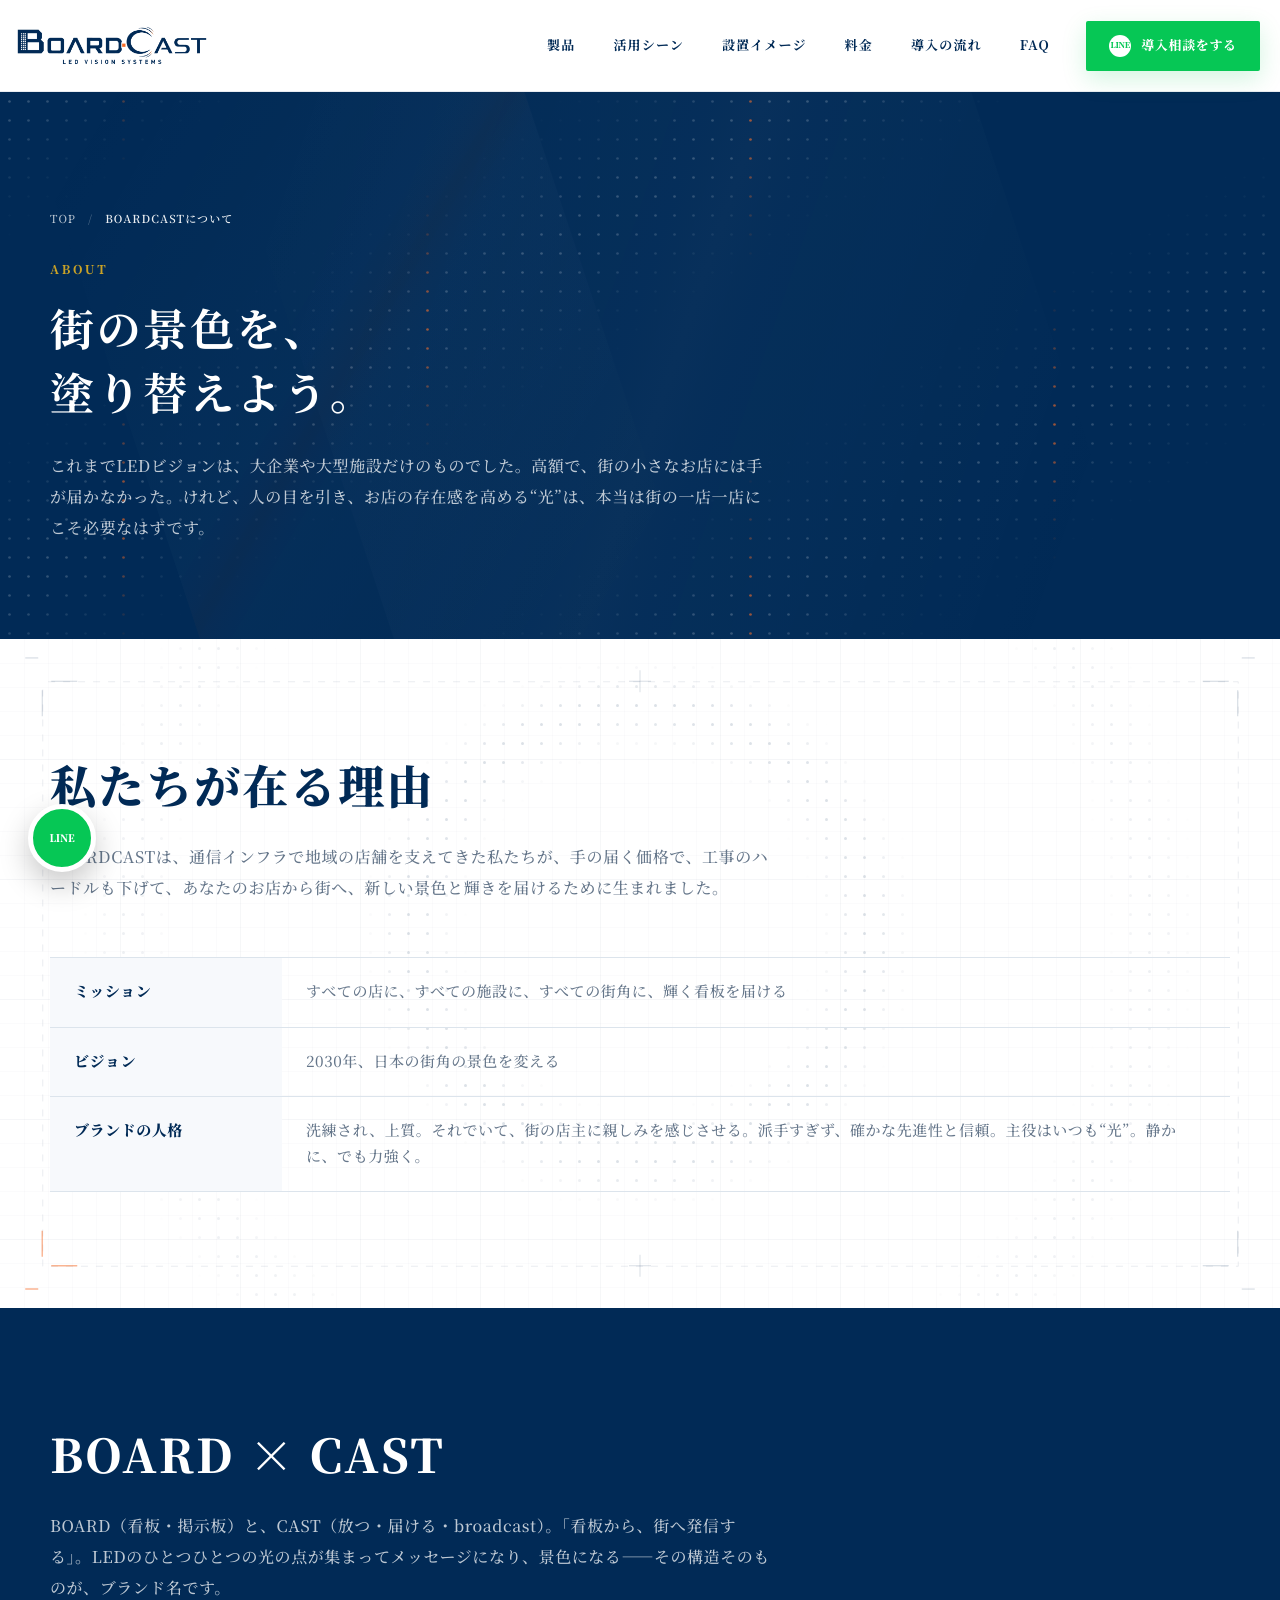
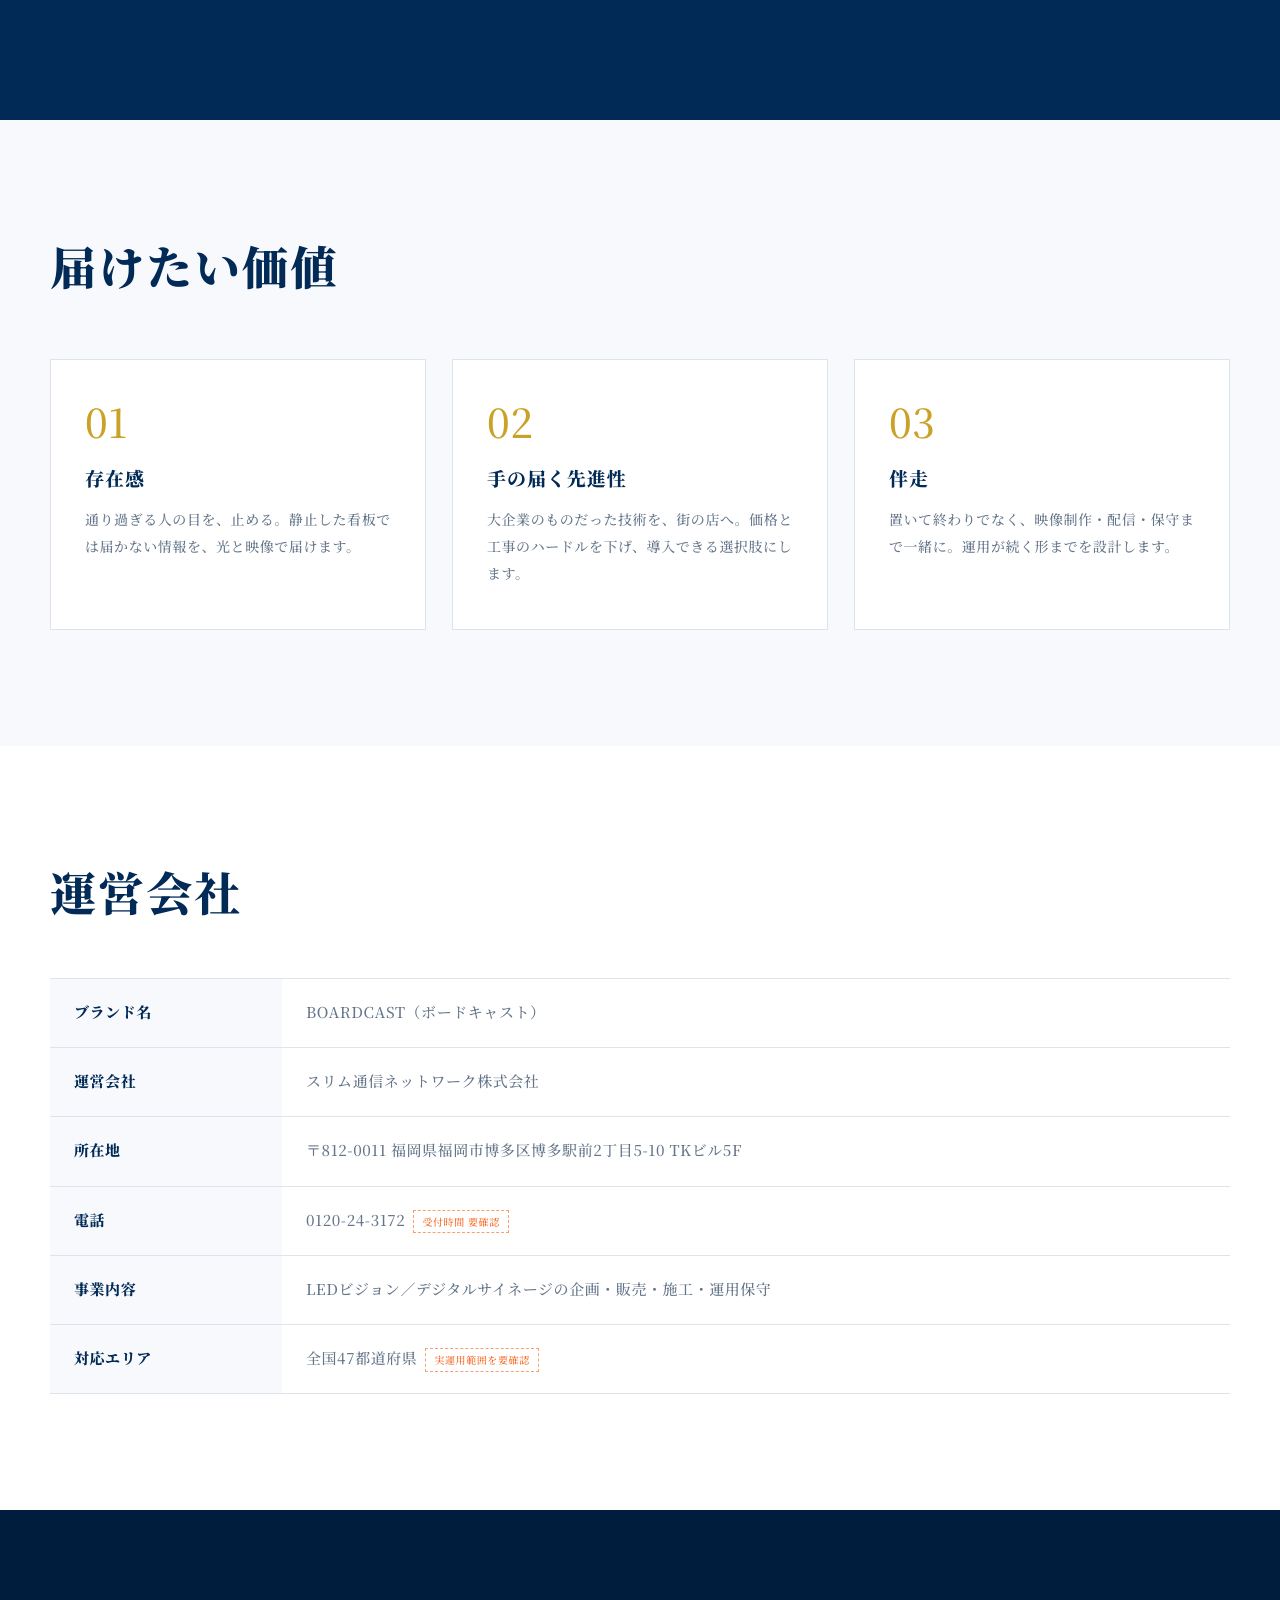
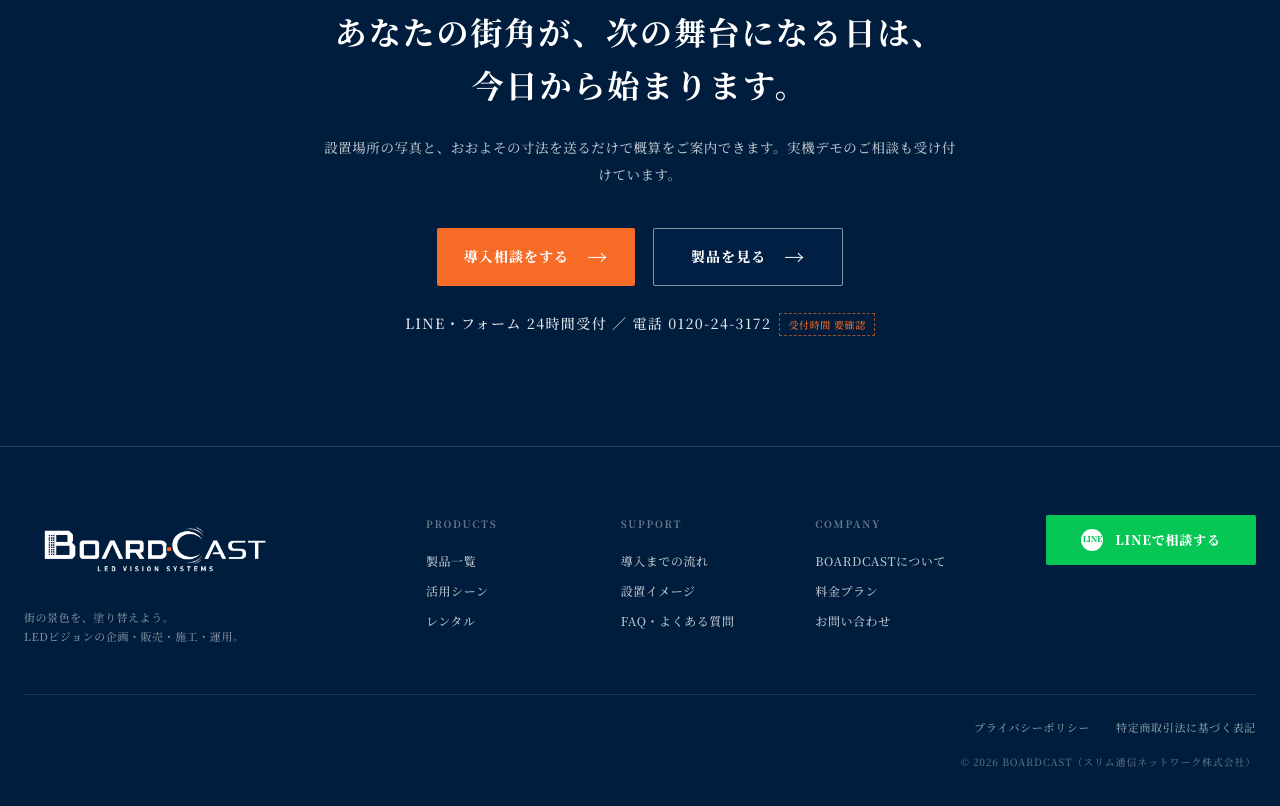
==== commit 8aa17f0c: "公開前修正11項目を反映（2026-08-10 石躍さんレビュー対応） - 会社情報（社名・住所・0120-24-3172）と©表記 - 実績数値セクション非表示／導入事例→設置イメージ改称・地名撤去" ====
--- a/about.html
+++ b/about.html
@@ -2,8 +2,8 @@
 <html lang="ja">
 <head>
   <meta charset="utf-8">
+  <meta name="viewport" content="width=device-width, initial-scale=1">
   <meta name="robots" content="noindex, nofollow">
-  <meta name="viewport" content="width=device-width, initial-scale=1">
   <title>BOARDCASTについて｜BOARDCAST</title>
   <link rel="preconnect" href="https://fonts.googleapis.com">
   <link rel="preconnect" href="https://fonts.gstatic.com" crossorigin>
@@ -18,7 +18,7 @@
           <nav class="nav" aria-label="メインナビゲーション">
             <a href="products.html">製品</a>
             <a href="scenes.html">活用シーン</a>
-            <a href="cases.html">導入事例</a>
+            <a href="cases.html">設置イメージ</a>
             <a href="pricing.html">料金</a>
             <a href="flow.html">導入の流れ</a>
             <a href="faq.html">FAQ</a>
@@ -71,8 +71,9 @@
           <h2 class="section-title">運営会社</h2>
           <table class="info-table">
             <tr><th>ブランド名</th><td>BOARDCAST（ボードキャスト）</td></tr>
-            <tr><th>運営会社</th><td>—<span class="tbd">正式名称を確認</span></td></tr>
-            <tr><th>所在地</th><td>—<span class="tbd">要確認</span></td></tr>
+            <tr><th>運営会社</th><td>スリム通信ネットワーク株式会社</td></tr>
+            <tr><th>所在地</th><td>〒812-0011 福岡県福岡市博多区博多駅前2丁目5-10 TKビル5F</td></tr>
+            <tr><th>電話</th><td>0120-24-3172<span class="tbd">受付時間 要確認</span></td></tr>
             <tr><th>事業内容</th><td>LEDビジョン／デジタルサイネージの企画・販売・施工・運用保守</td></tr>
             <tr><th>対応エリア</th><td>全国47都道府県<span class="tbd">実運用範囲を要確認</span></td></tr>
           </table>
@@ -81,11 +82,12 @@
       <section class="cta-band" data-fx="wave beam">
         <div class="container">
           <h2>あなたの街角が、次の舞台になる日は、<br>今日から始まります。</h2>
+          <p class="cta-note">設置場所の写真と、おおよその寸法を送るだけで概算をご案内できます。実機デモのご相談も受け付けています。</p>
           <div class="closing-actions">
             <a class="btn btn-primary" href="contact.html">導入相談をする <span class="arrow">→</span></a>
             <a class="btn btn-outline" href="products.html">製品を見る <span class="arrow">→</span></a>
           </div>
-          <p class="hours">LINE・フォーム 24時間受付 ／ 電話 平日 9:00–18:00<span class="tbd">受付時間 要確認</span></p>
+          <p class="hours">LINE・フォーム 24時間受付 ／ 電話 0120-24-3172<span class="tbd">受付時間 要確認</span></p>
         </div>
       </section>
       <footer class="footer" style="position:static;background:var(--navy-deep)">
@@ -97,12 +99,13 @@
             </div>
             <div class="footer-links">
               <div><h4>PRODUCTS</h4><a href="products.html">製品一覧</a><a href="scenes.html">活用シーン</a><a href="rental.html">レンタル</a></div>
-              <div><h4>SUPPORT</h4><a href="flow.html">導入までの流れ</a><a href="cases.html">導入事例</a><a href="faq.html">FAQ・よくある質問</a></div>
+              <div><h4>SUPPORT</h4><a href="flow.html">導入までの流れ</a><a href="cases.html">設置イメージ</a><a href="faq.html">FAQ・よくある質問</a></div>
               <div><h4>COMPANY</h4><a href="about.html">BOARDCASTについて</a><a href="pricing.html">料金プラン</a><a href="contact.html">お問い合わせ</a></div>
             </div>
             <a class="line-big footer-line" href="contact.html"><span class="line-mark">LINE</span> LINEで相談する</a>
           </div>
-          <div class="copyright">© 2026 BOARDCAST<span class="corp-tbd" title="正式な法人名を確認して差し替え">（運営会社名｜要確認）</span></div>
+          <div class="footer-legal"><a href="privacy.html">プライバシーポリシー</a><a href="legal.html">特定商取引法に基づく表記</a></div>
+          <div class="copyright">© 2026 BOARDCAST（スリム通信ネットワーク株式会社）</div>
         </div>
       </footer>
   </main>
--- a/assets/site.css
+++ b/assets/site.css
@@ -376,7 +376,7 @@
     .actual-title .price-num {
       color: var(--orange);
       font-family: var(--font);
-      font-size: 76px;
+      font-size: 64px;
       font-weight: 900;
       letter-spacing: -.03em;
       line-height: 1;
@@ -395,6 +395,12 @@
       font-size: 12px;
       font-weight: 650;
       line-height: 1;
+    }
+    .price-note {
+      margin: 18px 0 0;
+      color: rgba(255,255,255,.62);
+      font-size: 11.5px;
+      line-height: 1.8;
     }
     .text-link {
       display: inline-flex;
@@ -905,6 +911,13 @@
       box-shadow: 0 0 0 54px rgba(255,255,255,.025), 0 0 0 108px rgba(255,255,255,.02);
     }
     .consult-head { max-width: 840px; margin-bottom: 72px; }
+    .consult-lead {
+      margin: 26px 0 0;
+      color: rgba(255,255,255,.75);
+      font-size: 15px;
+      line-height: 2;
+      letter-spacing: .04em;
+    }
     .consult h2 {
       margin: 0;
       font-family: var(--serif);
@@ -1004,6 +1017,21 @@
     }
     .footer-line { height: 50px; font-size: 13px; }
     .corp-tbd { margin-left: 8px; padding: 2px 7px; border: 1px dashed rgba(246,107,38,.7); color: var(--orange); font-size: 9px; }
+    .footer-legal {
+      display: flex;
+      justify-content: flex-end;
+      gap: 26px;
+      margin-top: 46px;
+      padding-top: 24px;
+      border-top: 1px solid rgba(255,255,255,.1);
+    }
+    .footer-legal a {
+      color: rgba(255,255,255,.55);
+      font-size: 11px;
+      letter-spacing: .06em;
+    }
+    .footer-legal a:hover { color: rgba(255,255,255,.85); }
+    .footer-legal + .copyright { margin-top: 14px; padding-top: 0; border-top: none; }
     .copyright {
       margin-top: 46px;
       padding-top: 24px;
@@ -1182,9 +1210,17 @@
   .section-head { flex-direction: column; align-items: flex-start; gap: 22px; margin-bottom: 40px; }
   .head-decor { display: none; }
 
-  /* FV */
-  .hero { min-height: 0; }
-  .hero-inner { padding: 70px 0 66px; }
+  /* FV：SPは縦いっぱい＋写真は右寄せ（建物を主役に） */
+  .hero { min-height: 100vh; min-height: 100svh; }
+  .hero-media {
+    background-image:
+      linear-gradient(90deg, rgba(1,42,86,.84) 0%, rgba(1,42,86,.58) 36%, rgba(1,42,86,.10) 100%),
+      linear-gradient(0deg, rgba(0,29,61,.78), transparent 58%),
+      url("./hero.png");
+    background-position: right center;
+  }
+  .hero-video { object-position: right center; }
+  .hero-inner { display: flex; flex-direction: column; justify-content: center; padding: 100px 0 76px; }
   .hero-kicker { margin-bottom: 20px; font-size: 11px; }
   .hero-eyebrow { font-size: 16px; margin-bottom: 12px; }
   .hero h1 { font-size: 38px; }
@@ -1192,7 +1228,8 @@
   .hero-copy { font-size: 14px; margin-top: 22px; }
   .hero-actions { flex-direction: column; gap: 12px; margin-top: 34px; }
   .btn { width: 100%; min-width: 0; height: 54px; }
-  .hero-scroll, .hero::after { display: none; }
+  .hero-scroll { bottom: 24px; }
+  .hero::after { display: none; }
 
   /* 料金の誤解→実際 */
   .price-layout { grid-template-columns: 1fr; gap: 16px; }
@@ -1200,7 +1237,7 @@
   .misconception blockquote { font-size: 23px; margin-top: 18px; }
   .price-arrow { transform: rotate(90deg); font-size: 28px; }
   .actual-title { font-size: 20px; }
-  .actual-title .price-num { font-size: 54px; }
+  .actual-title .price-num { font-size: 46px; }
   .actual-title .price-unit { font-size: 22px; }
   .price::after { display: none; }
 
@@ -1492,7 +1529,9 @@
   text-align: center;
 }
 .cta-band h2 { margin: 0 auto; max-width: 760px; font-size: 32px; font-weight: 700; line-height: 1.65; letter-spacing: .06em; }
+.cta-band .cta-note { margin: 22px auto 0; max-width: 640px; color: rgba(255,255,255,.72); font-size: 13.5px; line-height: 2; }
 .cta-band .closing-actions { margin-top: 40px; }
+.btn[aria-disabled="true"] { opacity: .45; pointer-events: none; }
 
 /* 関連ページ */
 .rel-grid { display: grid; grid-template-columns: repeat(3, 1fr); gap: 24px; margin-top: 54px; }
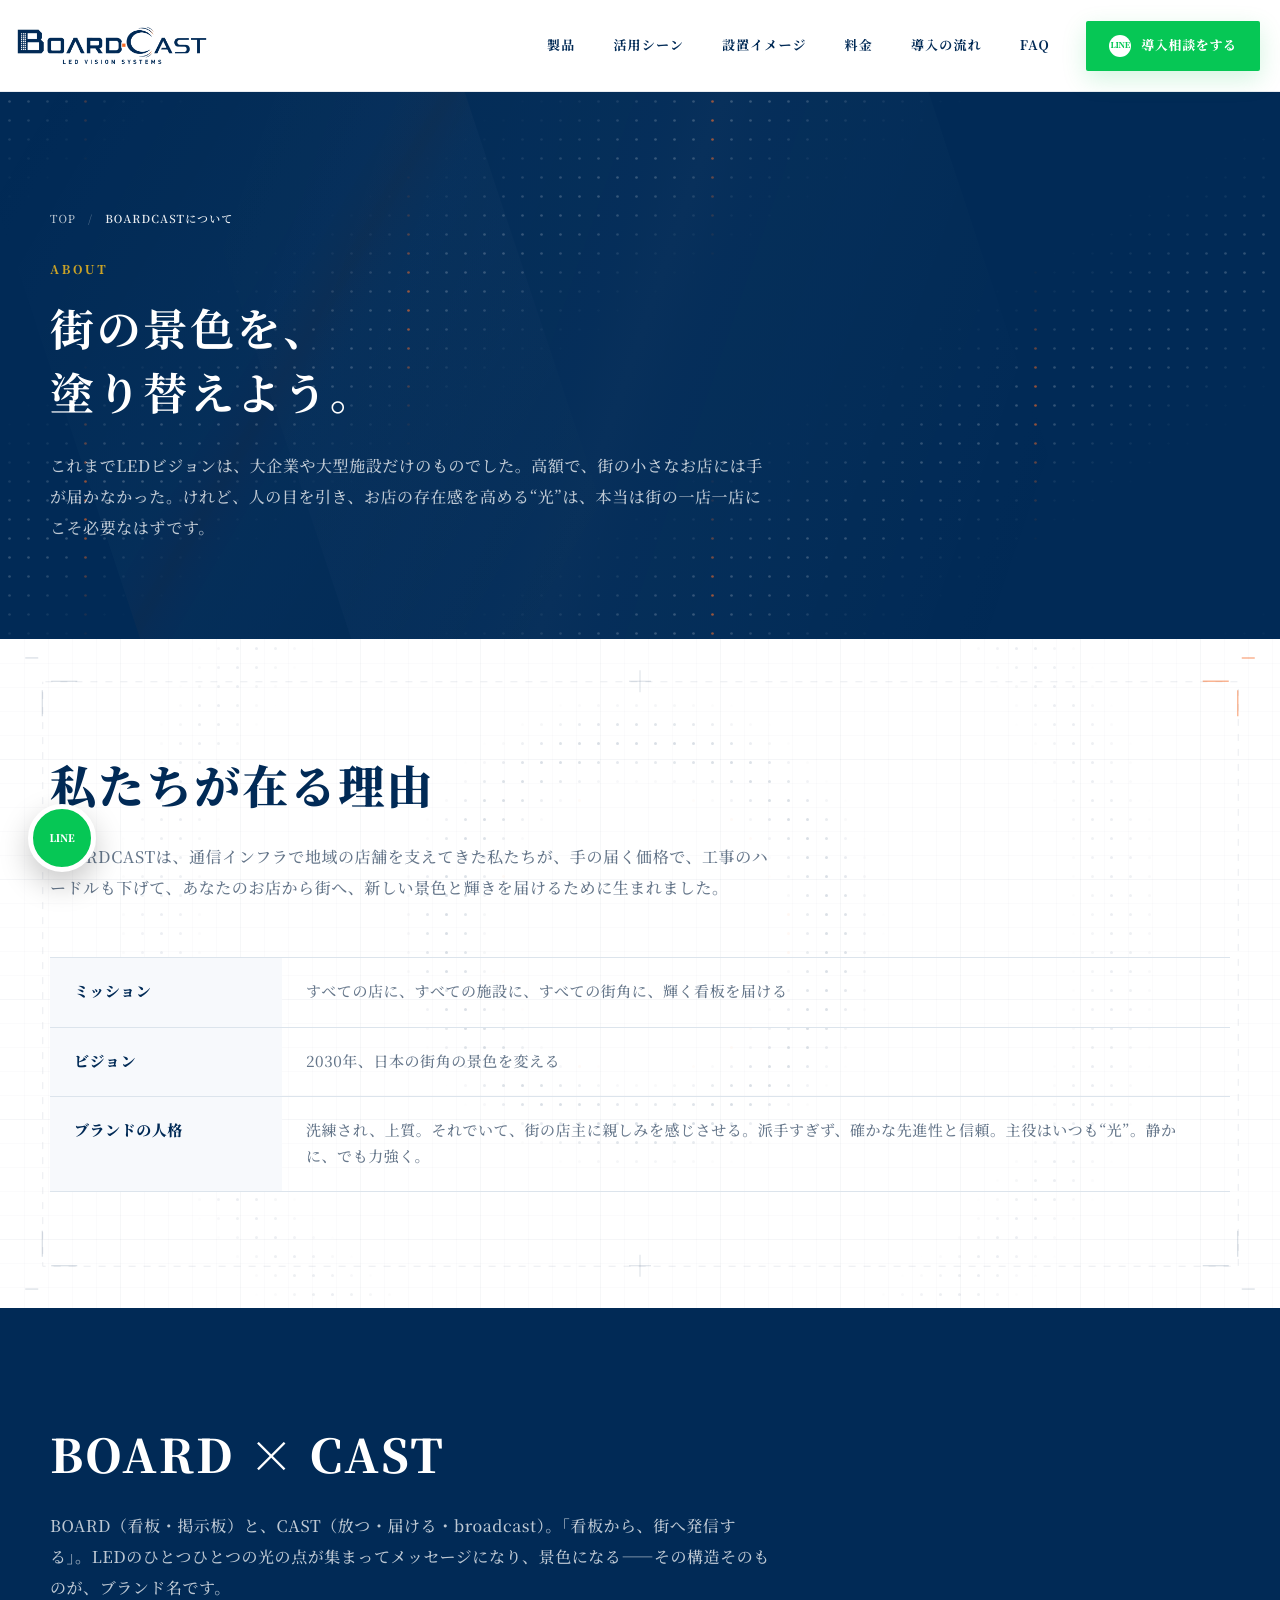
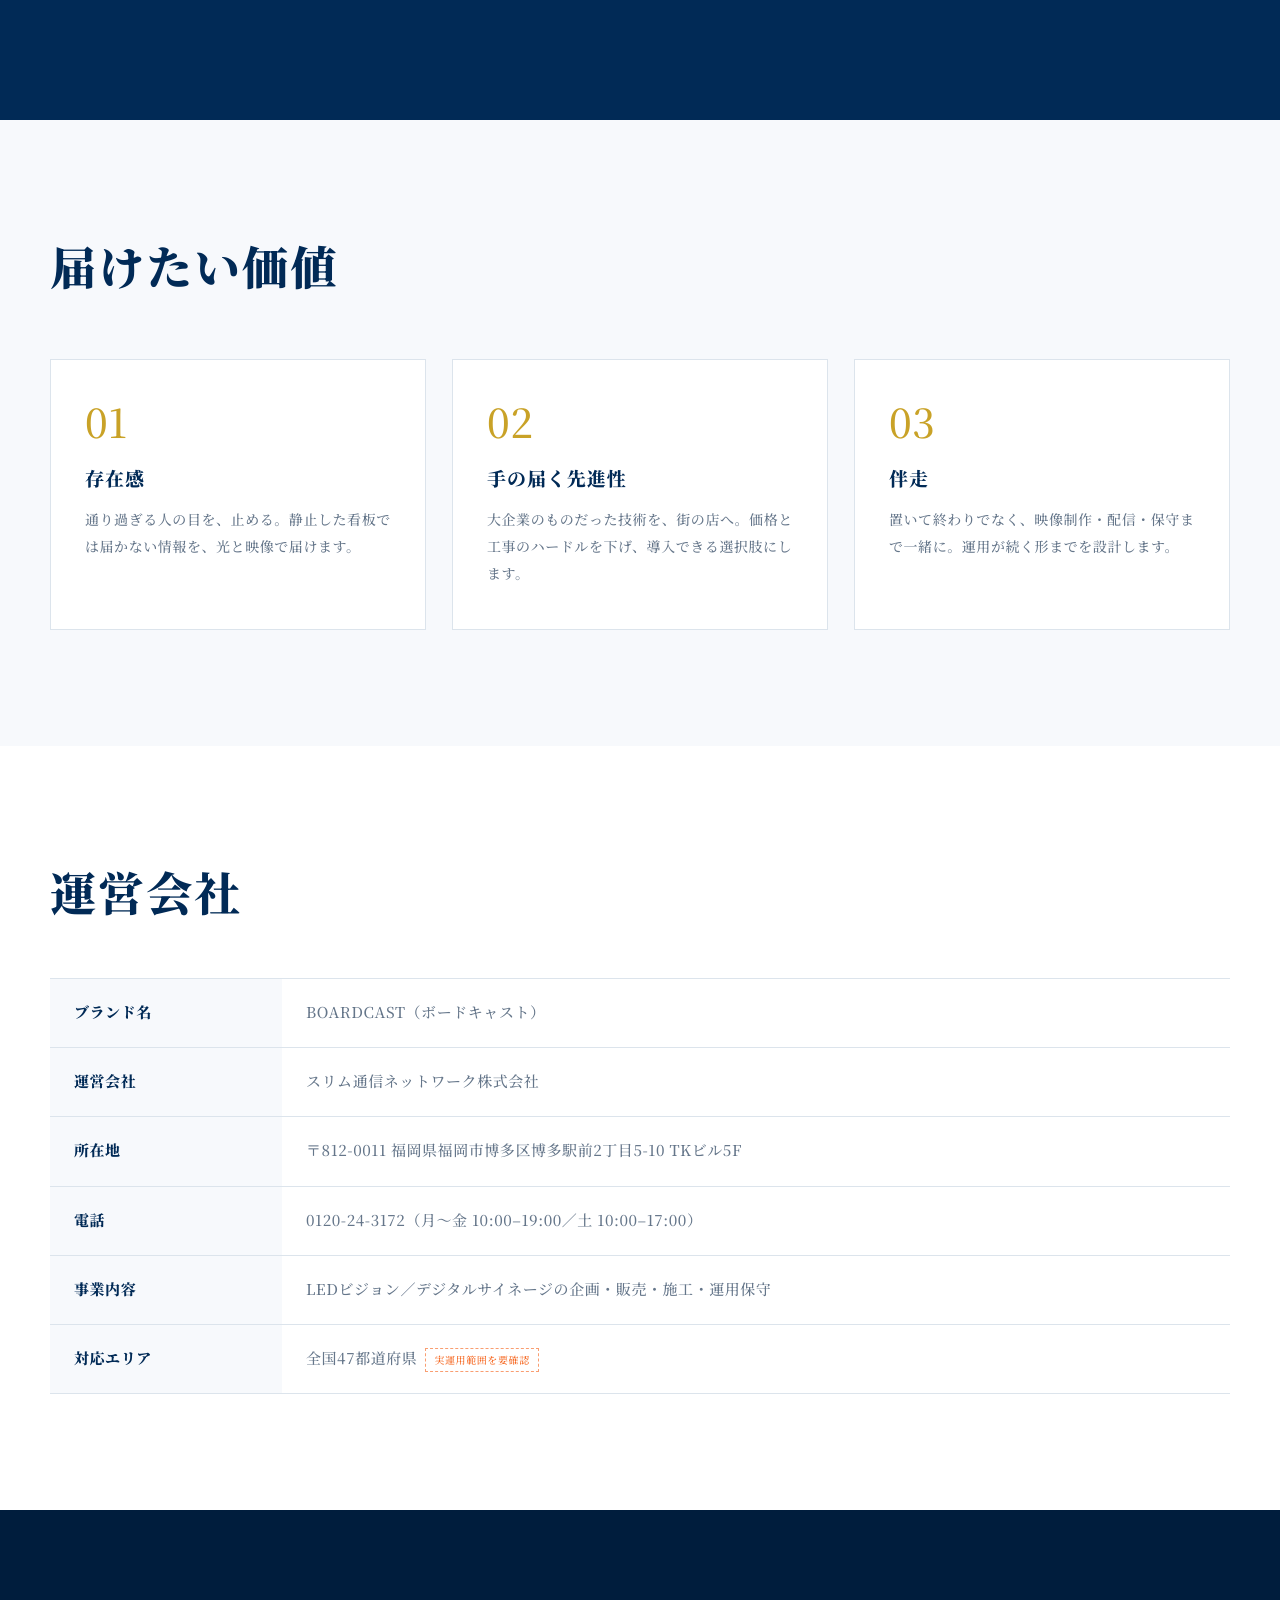
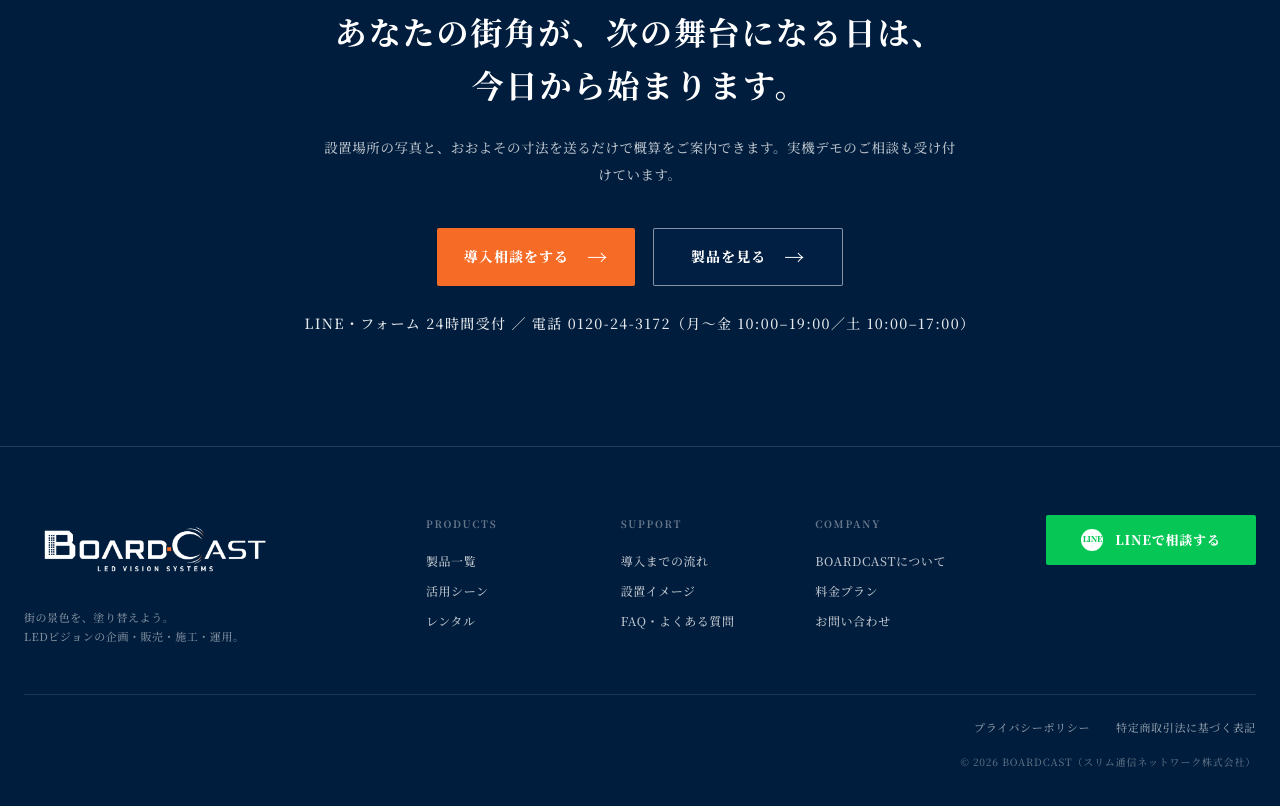
==== commit b8854a80: "石躍さん回答の確定5件を反映（2026-08-10） - 電話受付時間（月〜金10:00-19:00／土10:00-17:00）を全ページに反映 - スタンダード「月々16,000円台〜」掲載（小型・" ====
--- a/about.html
+++ b/about.html
@@ -73,7 +73,7 @@
             <tr><th>ブランド名</th><td>BOARDCAST（ボードキャスト）</td></tr>
             <tr><th>運営会社</th><td>スリム通信ネットワーク株式会社</td></tr>
             <tr><th>所在地</th><td>〒812-0011 福岡県福岡市博多区博多駅前2丁目5-10 TKビル5F</td></tr>
-            <tr><th>電話</th><td>0120-24-3172<span class="tbd">受付時間 要確認</span></td></tr>
+            <tr><th>電話</th><td>0120-24-3172（月〜金 10:00–19:00／土 10:00–17:00）</td></tr>
             <tr><th>事業内容</th><td>LEDビジョン／デジタルサイネージの企画・販売・施工・運用保守</td></tr>
             <tr><th>対応エリア</th><td>全国47都道府県<span class="tbd">実運用範囲を要確認</span></td></tr>
           </table>
@@ -87,7 +87,7 @@
             <a class="btn btn-primary" href="contact.html">導入相談をする <span class="arrow">→</span></a>
             <a class="btn btn-outline" href="products.html">製品を見る <span class="arrow">→</span></a>
           </div>
-          <p class="hours">LINE・フォーム 24時間受付 ／ 電話 0120-24-3172<span class="tbd">受付時間 要確認</span></p>
+          <p class="hours">LINE・フォーム 24時間受付 ／ 電話 0120-24-3172（月〜金 10:00–19:00／土 10:00–17:00）</p>
         </div>
       </section>
       <footer class="footer" style="position:static;background:var(--navy-deep)">
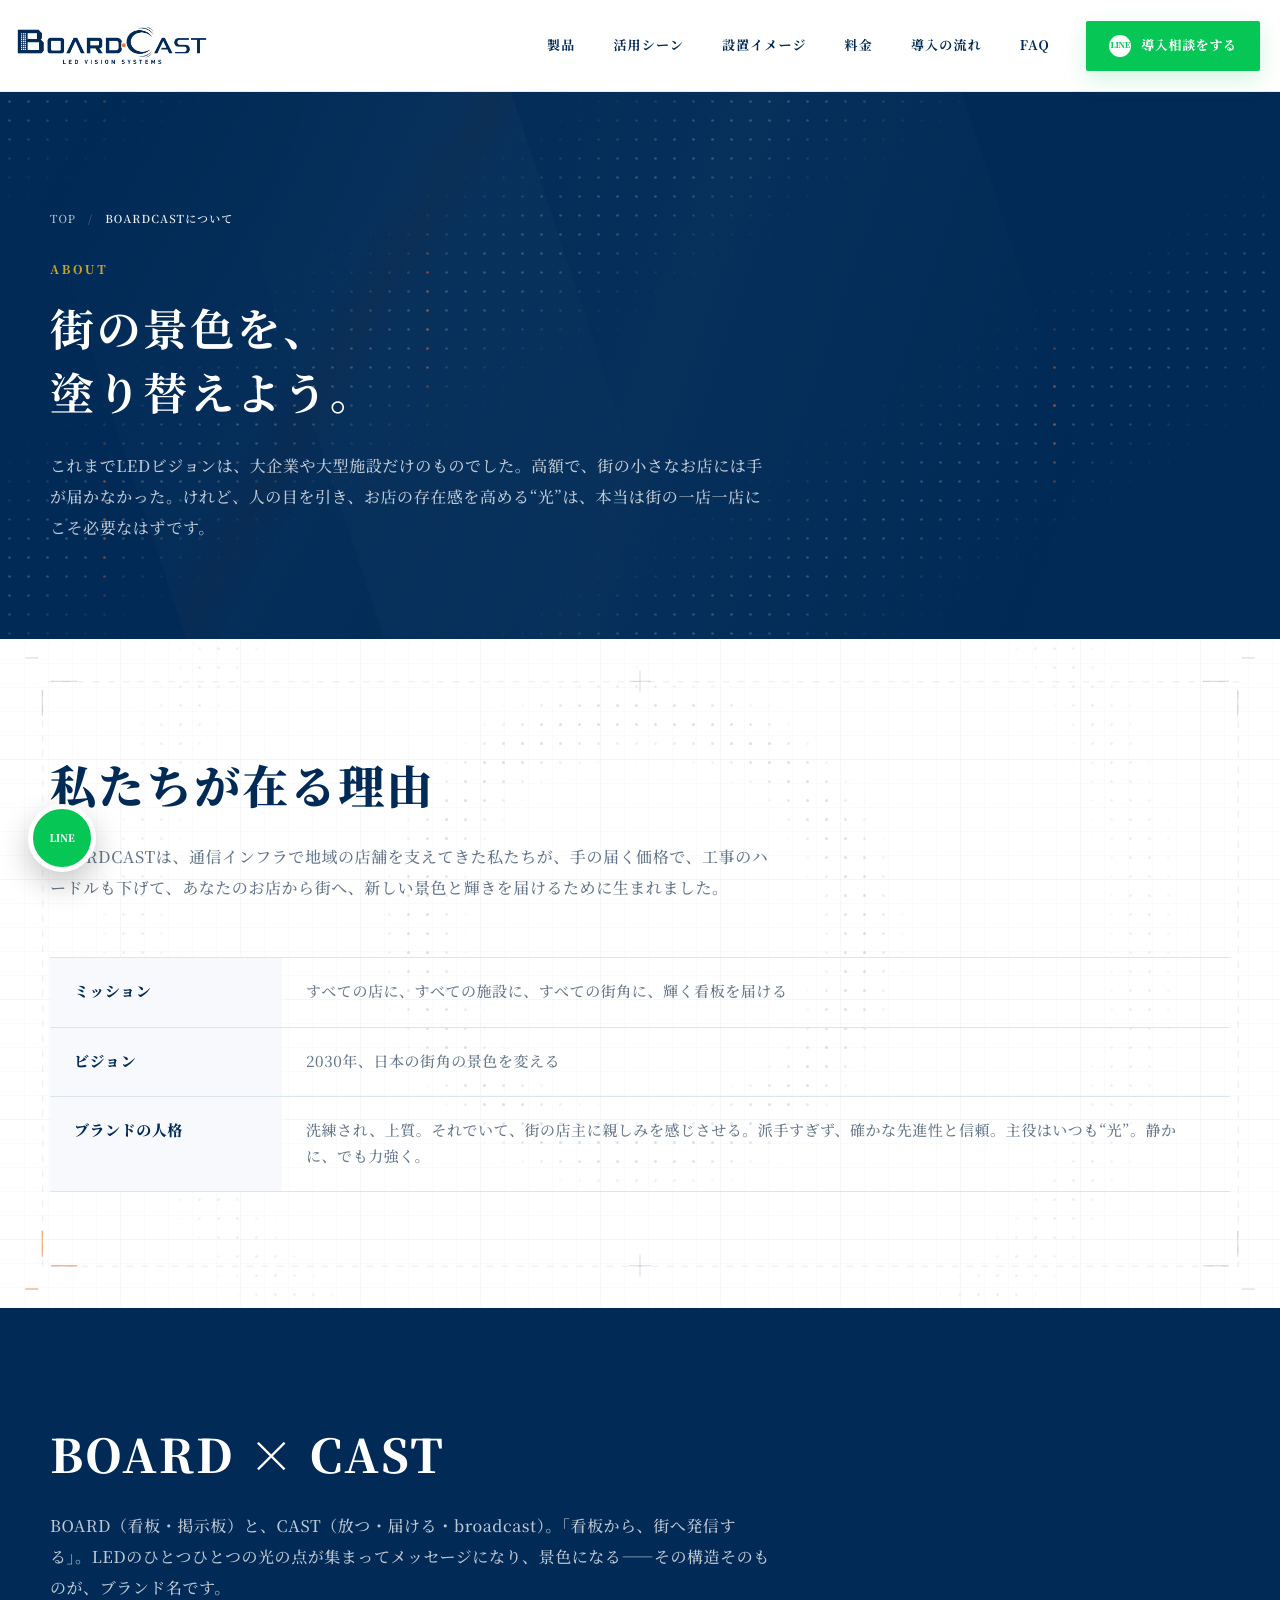
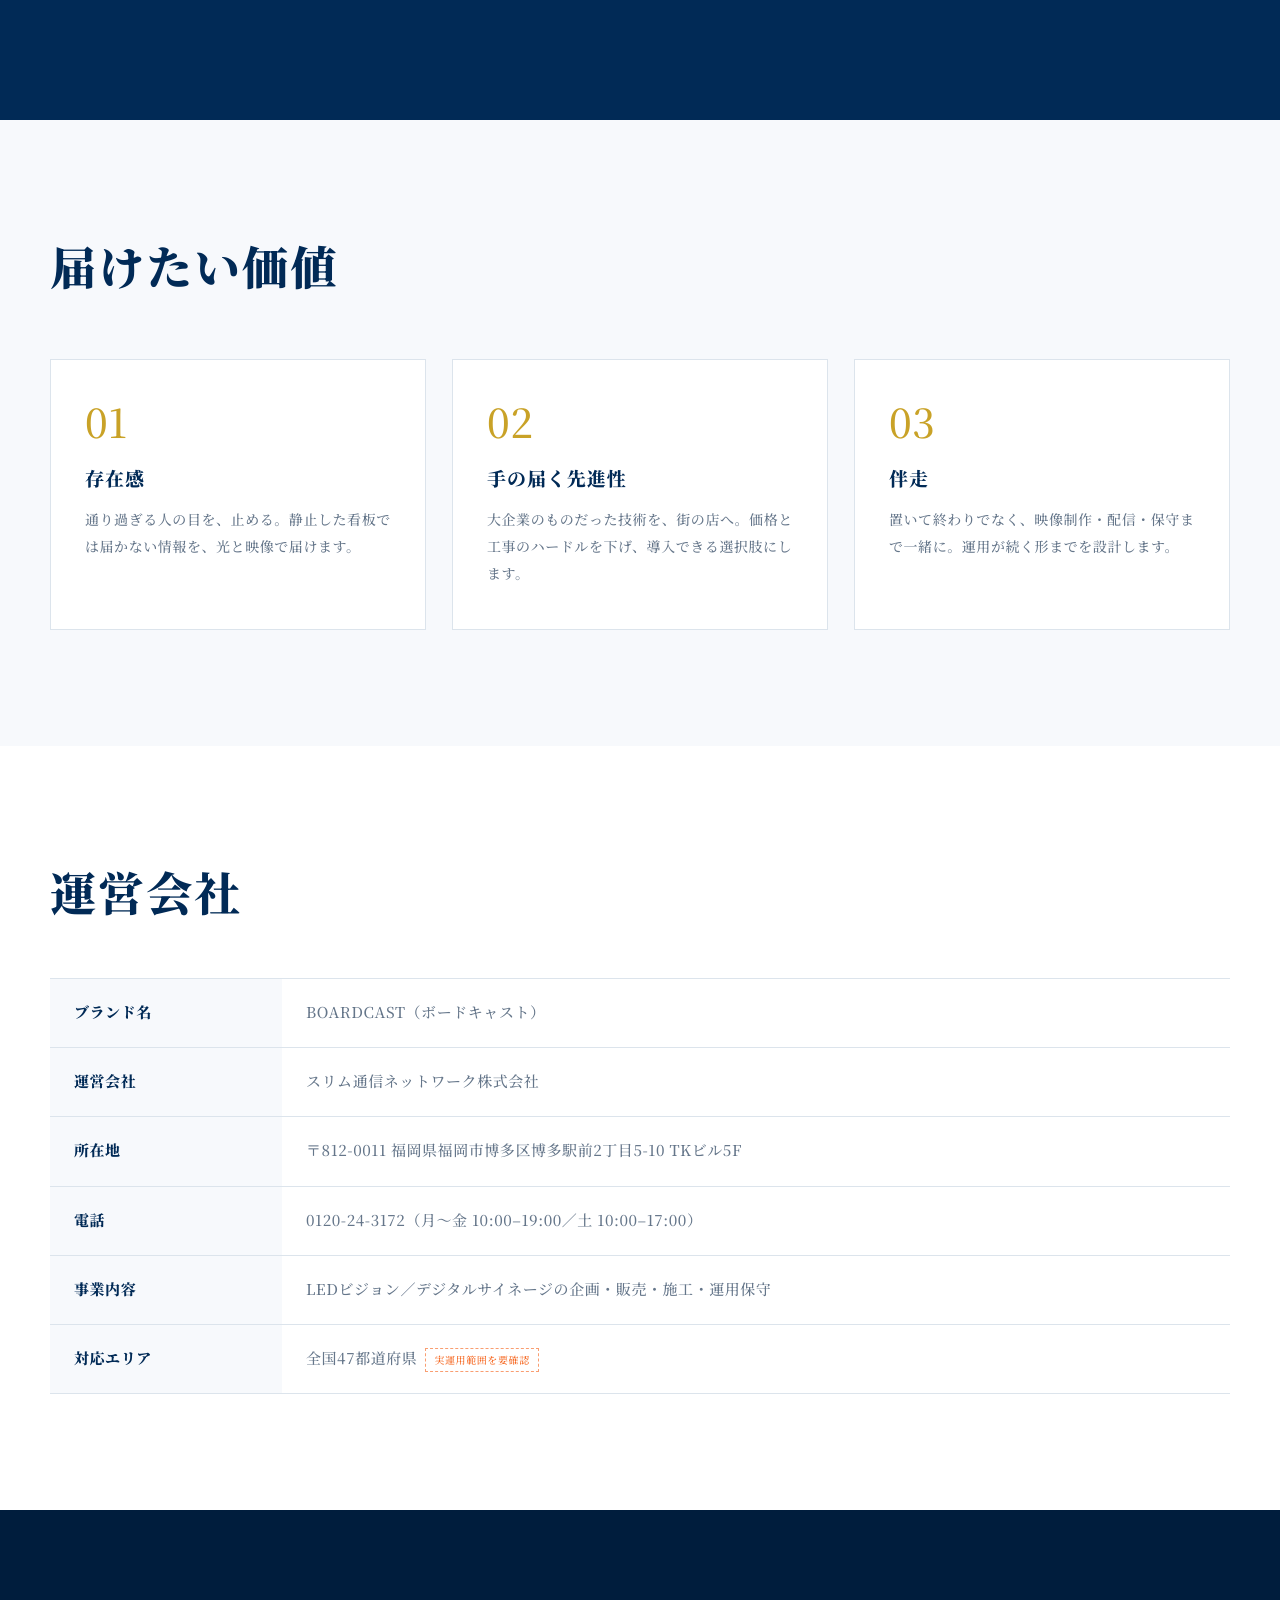
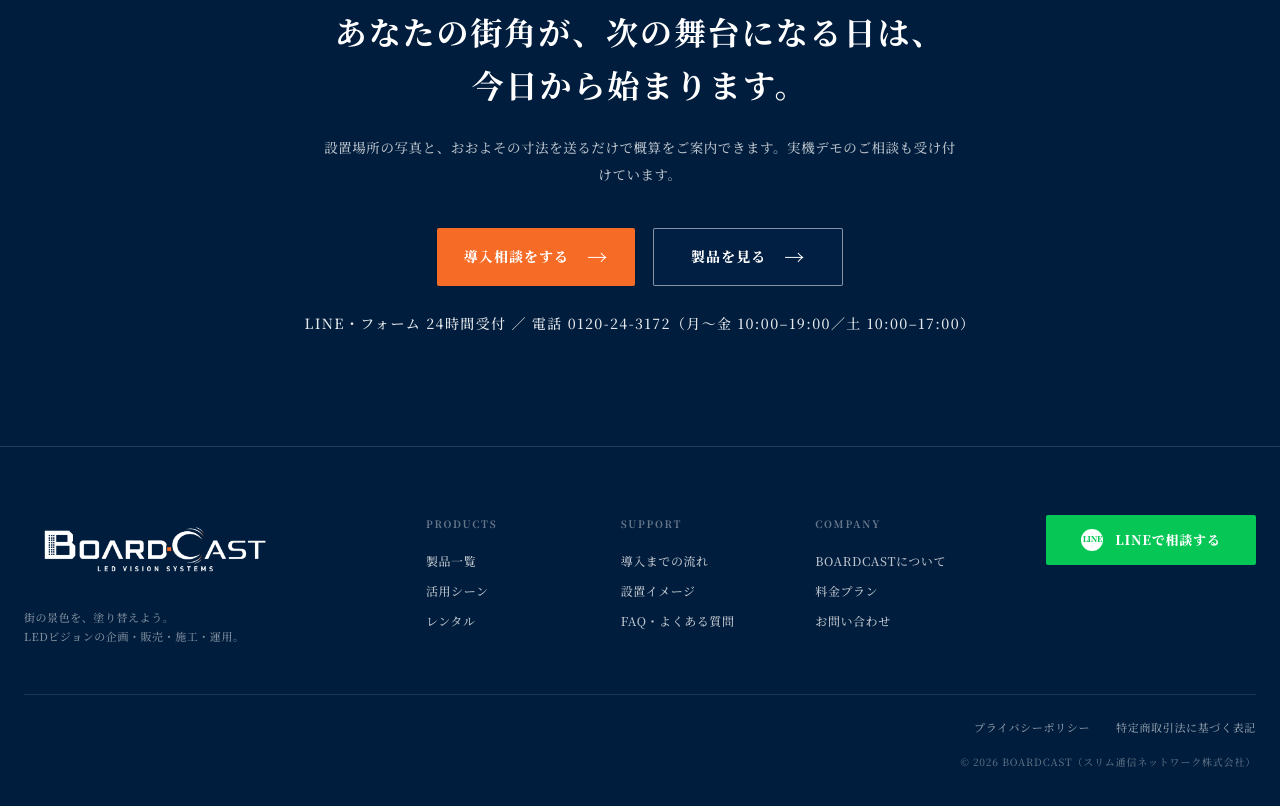
==== commit 196d846d: "FV刷新・LINE連携・商品ページ追加（2026-08-17） - FV背景を動画からWebGLのリアルタイム描画へ（Retinaで常に鮮明・mp4のDL不要） - 同じ波をマニフェストにも敷ける仕組" ====
--- a/about.html
+++ b/about.html
@@ -8,7 +8,8 @@
   <link rel="preconnect" href="https://fonts.googleapis.com">
   <link rel="preconnect" href="https://fonts.gstatic.com" crossorigin>
   <link href="https://fonts.googleapis.com/css2?family=Noto+Serif+JP:wght@400;500;600;700;900&display=swap" rel="stylesheet">
-  <link rel="stylesheet" href="./assets/site.css">
+  <!-- ?v= はキャッシュ避け。CSSやJSを直したらこの数字を変える -->
+  <link rel="stylesheet" href="./assets/site.css?v=20260817h">
 </head>
 <body>
   <main>
@@ -22,10 +23,10 @@
             <a href="pricing.html">料金</a>
             <a href="flow.html">導入の流れ</a>
             <a href="faq.html">FAQ</a>
-            <a class="nav-cta" href="contact.html"><span class="line-mark">LINE</span>導入相談をする</a>
+            <a class="nav-cta" href="https://line.me/R/ti/p/@829ajccj" target="_blank" rel="noopener"><span class="line-mark">LINE</span>導入相談をする</a>
           </nav>
           <button class="navtoggle" type="button" aria-label="メニューを開く" aria-expanded="false">≡</button>
-          <a class="header-cta" href="contact.html"><span class="line-mark">LINE</span>導入相談をする</a>
+          <a class="header-cta" href="https://line.me/R/ti/p/@829ajccj" target="_blank" rel="noopener"><span class="line-mark">LINE</span>導入相談をする</a>
         </div>
       </header>
       <section class="page-head" data-fx="led beam">
@@ -102,14 +103,14 @@
               <div><h4>SUPPORT</h4><a href="flow.html">導入までの流れ</a><a href="cases.html">設置イメージ</a><a href="faq.html">FAQ・よくある質問</a></div>
               <div><h4>COMPANY</h4><a href="about.html">BOARDCASTについて</a><a href="pricing.html">料金プラン</a><a href="contact.html">お問い合わせ</a></div>
             </div>
-            <a class="line-big footer-line" href="contact.html"><span class="line-mark">LINE</span> LINEで相談する</a>
+            <a class="line-big footer-line" href="https://line.me/R/ti/p/@829ajccj" target="_blank" rel="noopener"><span class="line-mark">LINE</span> LINEで相談する</a>
           </div>
           <div class="footer-legal"><a href="privacy.html">プライバシーポリシー</a><a href="legal.html">特定商取引法に基づく表記</a></div>
           <div class="copyright">© 2026 BOARDCAST（スリム通信ネットワーク株式会社）</div>
         </div>
       </footer>
   </main>
-  <a class="floating-line" href="contact.html" aria-label="LINEで相談">LINE</a>
+  <a class="floating-line" href="https://line.me/R/ti/p/@829ajccj" target="_blank" rel="noopener" aria-label="LINEで相談">LINE</a>
   <a class="pagetop" id="pagetop" href="#" aria-label="ページトップへ">↑</a>
   <script>
   (() => {
--- a/assets/site.css
+++ b/assets/site.css
@@ -18,6 +18,9 @@
     html { scroll-behavior: smooth; background: var(--navy-deep); }
     body {
       margin: 0;
+      /* 出現アニメーション（右から出る要素）が一瞬はみ出して横スクロールが出るのを防ぐ。
+         hidden ではなく clip を使うのは、追従ヘッダー（sticky）を壊さないため */
+      overflow-x: clip;
       color: var(--navy-ink);
       background: var(--white);
       font-family: var(--font);
@@ -67,6 +70,24 @@
       font-weight: 700;
       letter-spacing: .09em;
     }
+    /* ホバー：下から線がクイッと上がって定位置に収まる（CTAボタンは対象外） */
+    .nav a:not(.nav-cta) { position: relative; }
+    .nav a:not(.nav-cta)::after {
+      content: "";
+      position: absolute;
+      left: 0; right: 0; bottom: -7px;
+      height: 2px;
+      background: var(--orange);
+      transform: translateY(7px);
+      opacity: 0;
+      transition: transform .3s cubic-bezier(.2,.9,.25,1), opacity .22s ease;
+    }
+    .nav a:not(.nav-cta):hover::after,
+    .nav a:not(.nav-cta):focus-visible::after { transform: translateY(0); opacity: 1; }
+    /* 今いるページは下線を出したままにする（現在地の目印） */
+    .nav a[aria-current="page"]::after { transform: translateY(0); opacity: 1; }
+    .nav a[aria-current="page"] { color: var(--orange); }
+    .site-header.is-top .nav a[aria-current="page"] { color: #fff; }
     .header-cta {
       white-space: nowrap;
       min-width: 174px;
@@ -895,7 +916,10 @@
       min-height: 940px;
       padding: 150px 0;
       color: white;
-      background: var(--navy);
+      /* 直後の closing セクションと同化しないよう、全体を一段明るい紺にする。
+         ポイントは「下端」を closing の上端(#012A56)よりはっきり明るく保つこと。
+         上だけ明るくしても境目は同化したままになる（動きの演出・closing側は現状維持） */
+      background: linear-gradient(180deg, #0B5296 0%, #084179 58%, #073A6E 100%);
       position: relative;
       overflow: hidden;
     }
@@ -937,13 +961,21 @@
       padding: 52px;
       border: 1px solid rgba(255,255,255,.22);
       background: rgba(255,255,255,.045);
+      text-align: center;              /* カード内は中央揃え */
     }
     .consult-card.line-option { border-color: rgba(6,199,85,.68); }
+    /* 用途ラベル：金色のピル（丸バッジ）で見出しの上に置く */
     .consult-card .opt-no {
-      color: var(--gold);
-      font-size: 11px;
+      display: inline-block;
+      margin-bottom: 6px;
+      padding: 10px 30px;
+      color: #fff;
+      background: var(--gold);
+      border-radius: 5rem;
+      font-size: 18.5px;
       font-weight: 800;
-      letter-spacing: .18em;
+      letter-spacing: .12em;
+      line-height: 1.4;
     }
     .consult-card h3 { margin: 22px 0 0; font-size: 24px; letter-spacing: .055em; }
     .consult-card p { margin: 14px 0 0; color: rgba(255,255,255,.66); font-size: 14px; }
@@ -1096,8 +1128,26 @@
     .clip-rv.in { clip-path: inset(0 0 0 0); }
     .rv { opacity: 0; transform: translateY(28px); transition: opacity .8s ease, transform .8s cubic-bezier(.22,.61,.36,1); }
     .rv.in { opacity: 1; transform: none; }
-    #led-canvas { position: absolute; inset: 0; z-index: 1; pointer-events: none; }
-    /* FV動画スロット：assets/hero.mp4 を置いて下のHTMLコメントを外すだけで有効化 */
+    /* width/height を指定しないと、canvasが実ピクセル数のまま配置されて横スクロールが出る */
+    #led-canvas { position: absolute; inset: 0; width: 100%; height: 100%; z-index: 1; pointer-events: none; }
+    /* FV背景：LEDドットの波（その場で描画）。動画ではないので画面の実解像度で常に鮮明 */
+    .hero-wave {
+      position: absolute;
+      inset: 0;
+      width: 100%;
+      height: 100%;
+      z-index: 0;
+      display: block;
+    }
+    /* 紺背景セクションの下地に敷く波（HTMLに data-wave="0.42" を付けると自動で入る） */
+    .sect-wave { position: absolute; inset: 0; width: 100%; height: 100%; z-index: 0; pointer-events: none; }
+    .sect-wave ~ .container { position: relative; z-index: 1; }
+
+    /* 描画が効いている間は、下地の静止画の紺かぶりを弱める（文字側だけ残す） */
+    .hero-wave.on ~ .hero-media { background-image:
+      linear-gradient(90deg, rgba(1,42,86,.96) 0%, rgba(1,42,86,.86) 24%, rgba(1,42,86,.34) 52%, rgba(1,42,86,0) 78%); }
+
+    /* 動画を使う場合のスロット（現在は未使用・戻したいとき用に残す） */
     .hero-video {
       position: absolute;
       inset: 0;
@@ -1194,6 +1244,7 @@
     letter-spacing: .05em;
   }
   .nav a { width: 100%; padding: 17px 2px; border-bottom: 1px solid var(--border); font-size: 14px; }
+  .nav a:not(.nav-cta)::after { display: none; }   /* SPのドロワーでは下線演出は使わない */
   .brand-logo { width: 158px; }
   .header-cta { display: none; }              /* SPではドロワー内のCTAに集約 */
   .navtoggle { margin-left: auto; }           /* 3本線は右端へ */
@@ -1340,6 +1391,39 @@
   position: relative;
   overflow: hidden;
 }
+/* 商品ページ：見出しの右側に製品ビジュアルを置く（左＝文字／右＝写真） */
+.page-head.with-visual .container { display: grid; grid-template-columns: 1fr 1fr; align-items: center; gap: 56px; }
+.page-head.with-visual .ph-text { min-width: 0; }
+.page-head.with-visual .ph-visual {
+  position: relative;
+  aspect-ratio: 4 / 3;
+  background-size: cover;
+  background-position: center;
+  box-shadow: 0 30px 70px rgba(0,10,26,.45);
+}
+/* 写真の縁を紺に溶かして、切り抜き感を出さない */
+.page-head.with-visual .ph-visual::after {
+  content: "";
+  position: absolute; inset: 0;
+  background:
+    linear-gradient(90deg, rgba(1,42,86,.42), transparent 42%),
+    linear-gradient(0deg, rgba(1,42,86,.34), transparent 46%);
+}
+.page-head.with-visual .ph-visual-note {
+  position: absolute;
+  right: 0; bottom: -26px;
+  z-index: 2;
+  color: rgba(255,255,255,.5);
+  font-size: 11px;
+  letter-spacing: .08em;
+}
+.page-head.with-visual .ph-visual::before {
+  content: "";
+  position: absolute; left: -14px; top: -14px; right: 26px; bottom: 26px;
+  border: 1px solid rgba(201,162,39,.5);
+  pointer-events: none;
+  z-index: 1;
+}
 .breadcrumb {
   display: flex;
   gap: 12px;
@@ -1550,6 +1634,9 @@
 
 @media (max-width: 760px) {
   .page-head { padding: 84px 0 62px; }
+  .page-head.with-visual .container { grid-template-columns: 1fr; gap: 30px; }
+  .page-head.with-visual .ph-visual { aspect-ratio: 16 / 10; }
+  .page-head.with-visual .ph-visual::before { left: -8px; top: -8px; right: 16px; bottom: 16px; }
   .page-head h1 { font-size: 27px; }
   .page-head p { font-size: 14.5px; margin-top: 18px; }
   .breadcrumb { margin-bottom: 20px; font-size: 10px; flex-wrap: wrap; }
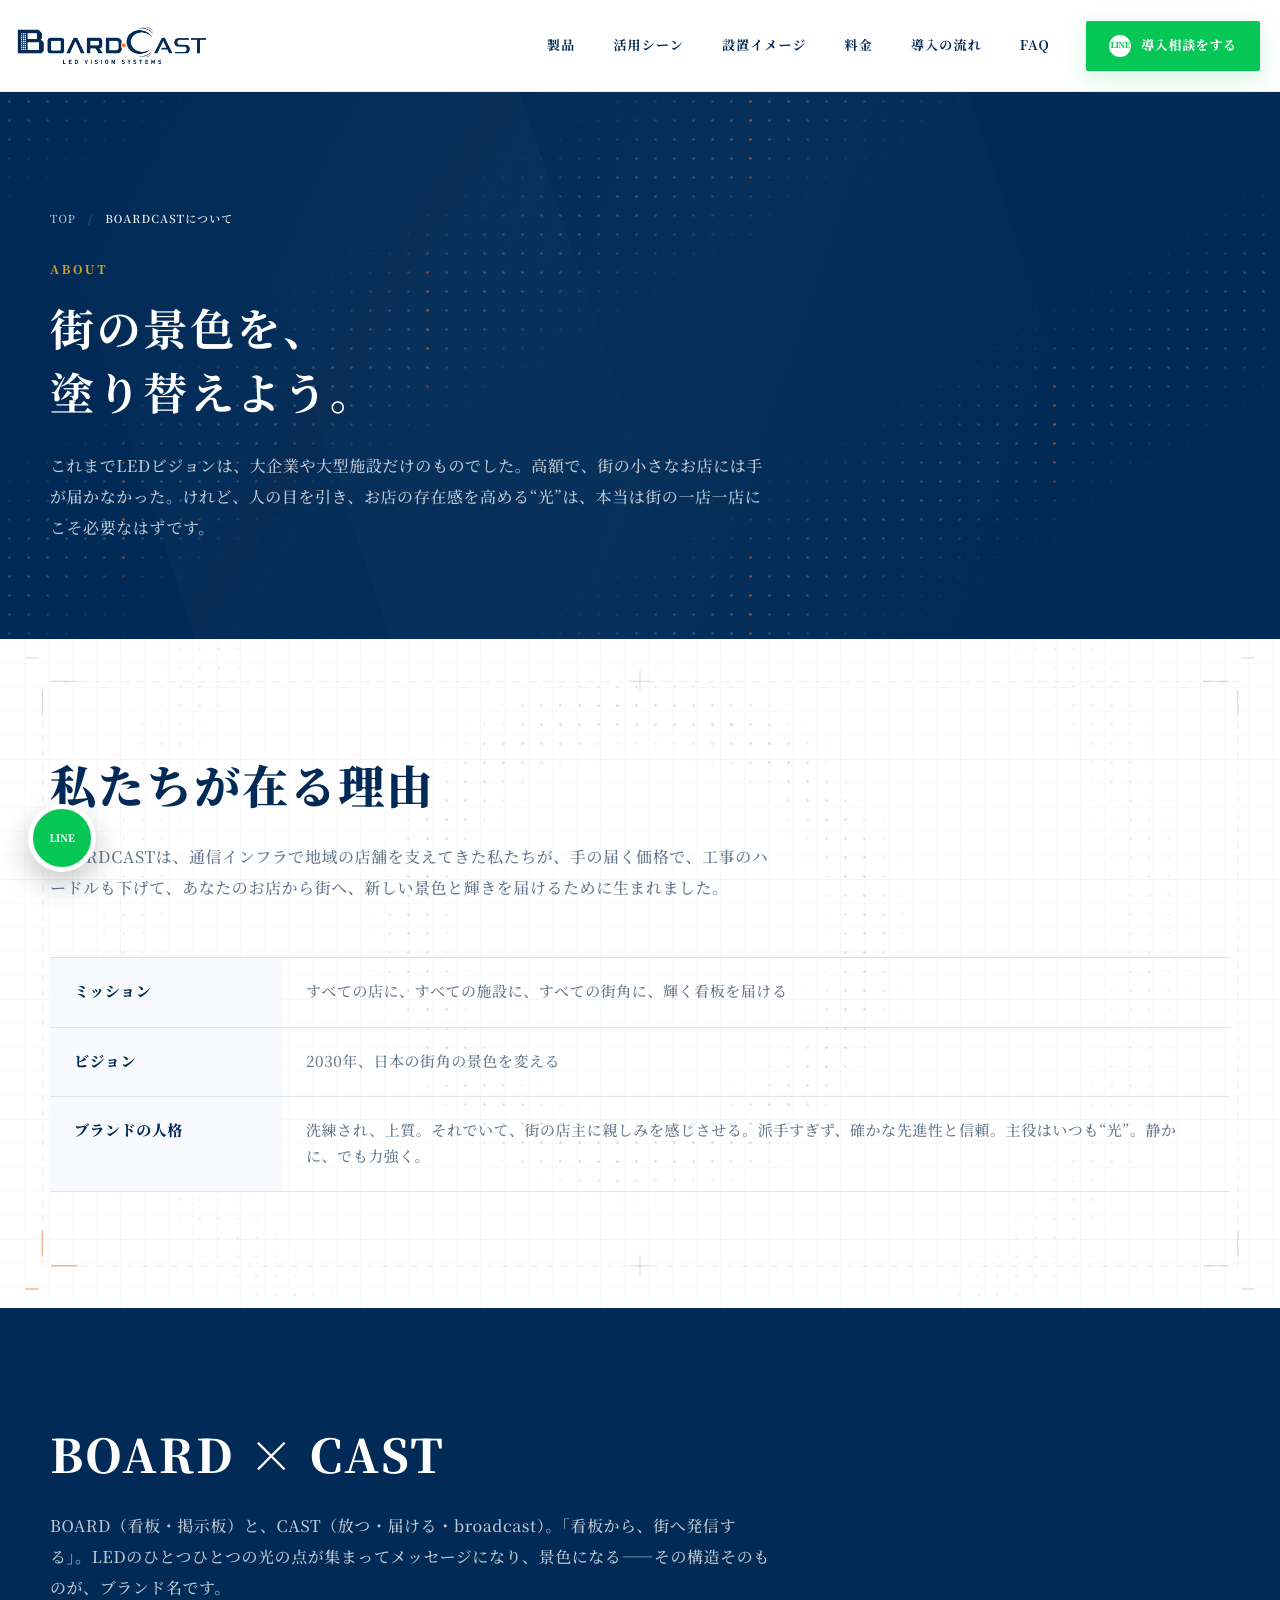
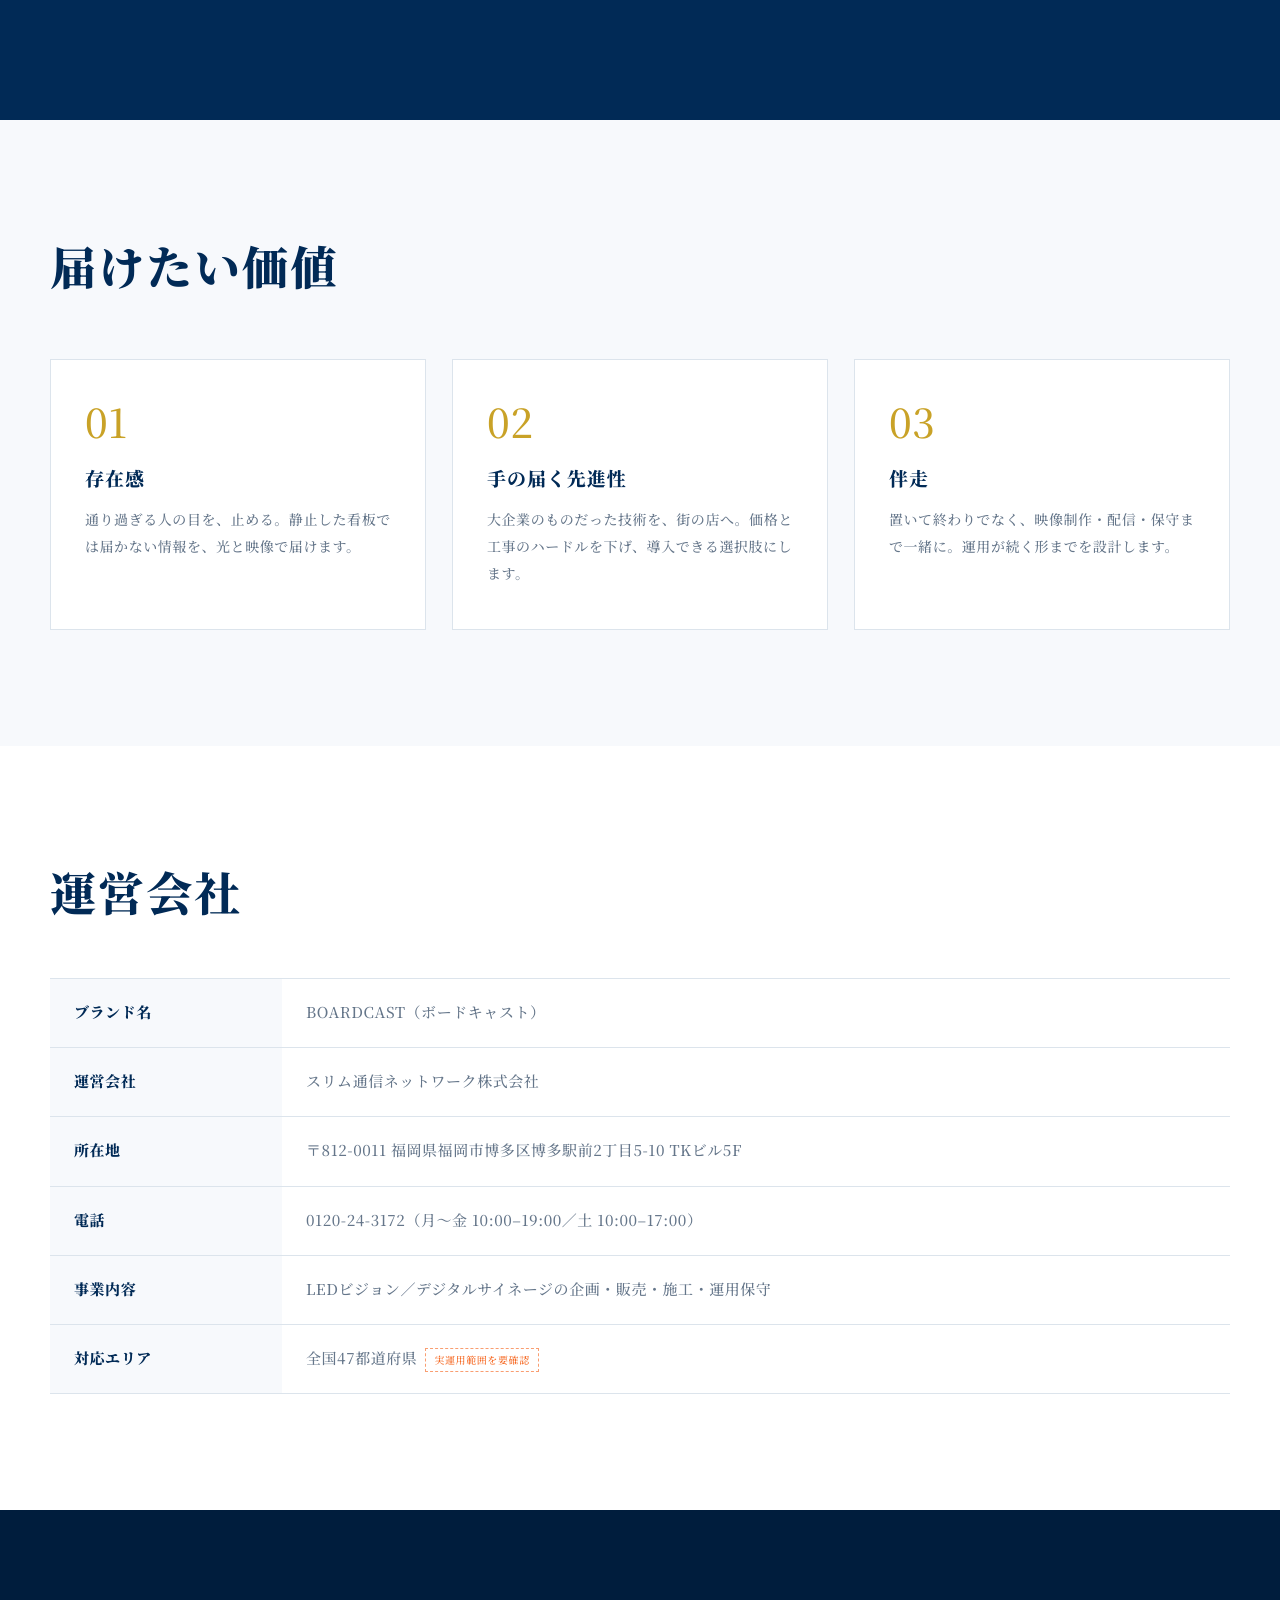
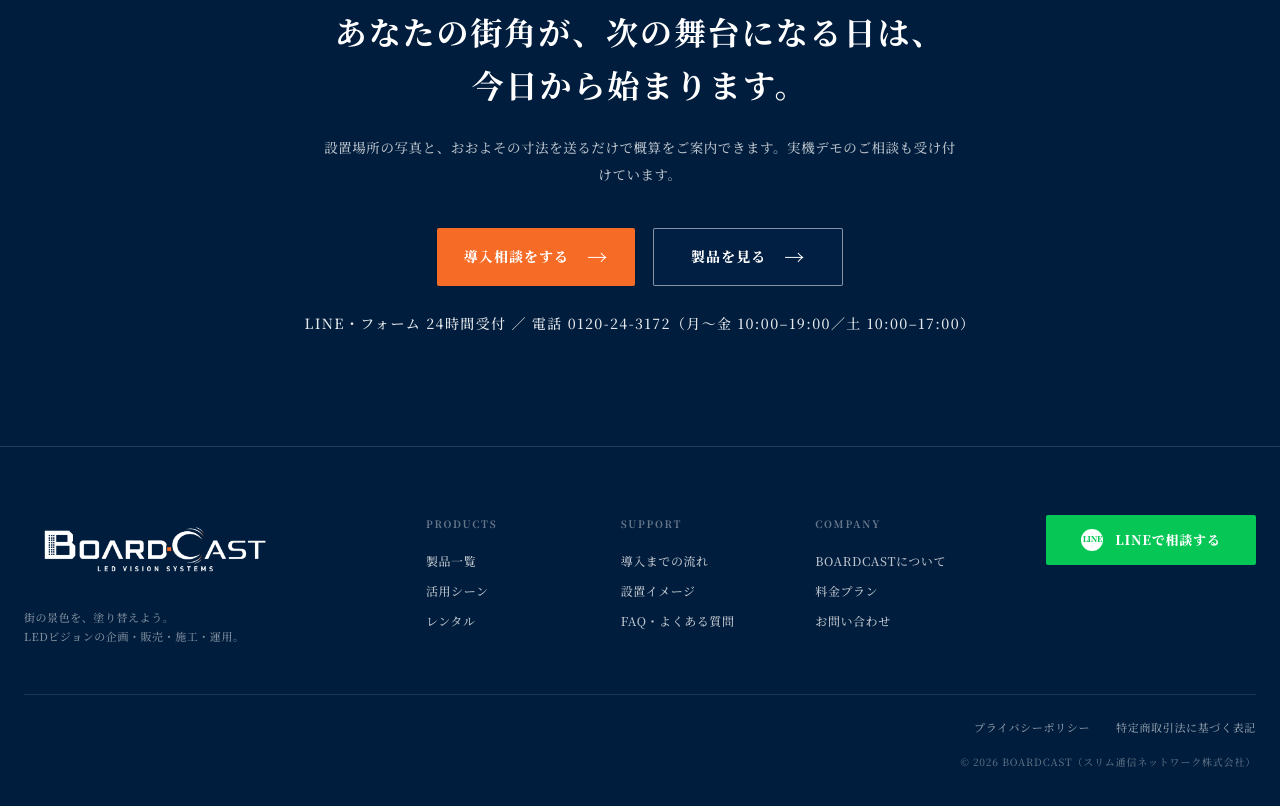
==== commit 628a2c9e: "SPのメニューボタンから枠を撤去（三本線と×のみに） Co-Authored-By: Claude Opus 5 <noreply@anthropic.com>" ====
--- a/about.html
+++ b/about.html
@@ -9,7 +9,7 @@
   <link rel="preconnect" href="https://fonts.gstatic.com" crossorigin>
   <link href="https://fonts.googleapis.com/css2?family=Noto+Serif+JP:wght@400;500;600;700;900&display=swap" rel="stylesheet">
   <!-- ?v= はキャッシュ避け。CSSやJSを直したらこの数字を変える -->
-  <link rel="stylesheet" href="./assets/site.css?v=20260817h">
+  <link rel="stylesheet" href="./assets/site.css?v=20260817i">
 </head>
 <body>
   <main>
--- a/assets/site.css
+++ b/assets/site.css
@@ -119,6 +119,7 @@
     }
 
     .nav-cta { display: none; }
+    /* SPのメニューボタン：枠は付けず、三本線（≡）と×のみを見せる */
     .navtoggle {
       display: none;
       width: 44px;
@@ -126,12 +127,13 @@
       margin-left: 10px;
       align-items: center;
       justify-content: center;
-      border: 1px solid rgba(1,42,86,.22);
-      background: #fff;
+      border: none;
+      background: transparent;
       color: var(--navy);
-      font-size: 19px;
+      font-size: 26px;
       line-height: 1;
       cursor: pointer;
+      padding: 0;
     }
 
     /* --- TOPヘッダー：最初は透過（白ロゴ・白文字）→ スクロールで白背景へ反転 --- */
@@ -144,7 +146,7 @@
     .site-header.is-top .nav a { color: #fff; }
     .site-header.is-top .logo-white { opacity: 1; }
     .site-header.is-top .logo-navy { opacity: 0; }
-    .site-header.is-top .navtoggle { border-color: rgba(255,255,255,.5); background: transparent; color: #fff; }
+    .site-header.is-top .navtoggle { background: transparent; color: #fff; }
 
     .site-header.is-top.scrolled {
       background: rgba(255,255,255,.985);
@@ -154,7 +156,7 @@
     .site-header.is-top.scrolled .nav a { color: var(--navy); }
     .site-header.is-top.scrolled .logo-white { opacity: 0; }
     .site-header.is-top.scrolled .logo-navy { opacity: 1; }
-    .site-header.is-top.scrolled .navtoggle { border-color: rgba(1,42,86,.22); background: #fff; color: var(--navy); }
+    .site-header.is-top.scrolled .navtoggle { background: transparent; color: var(--navy); }
 
     .section-label {
       display: inline-flex;
